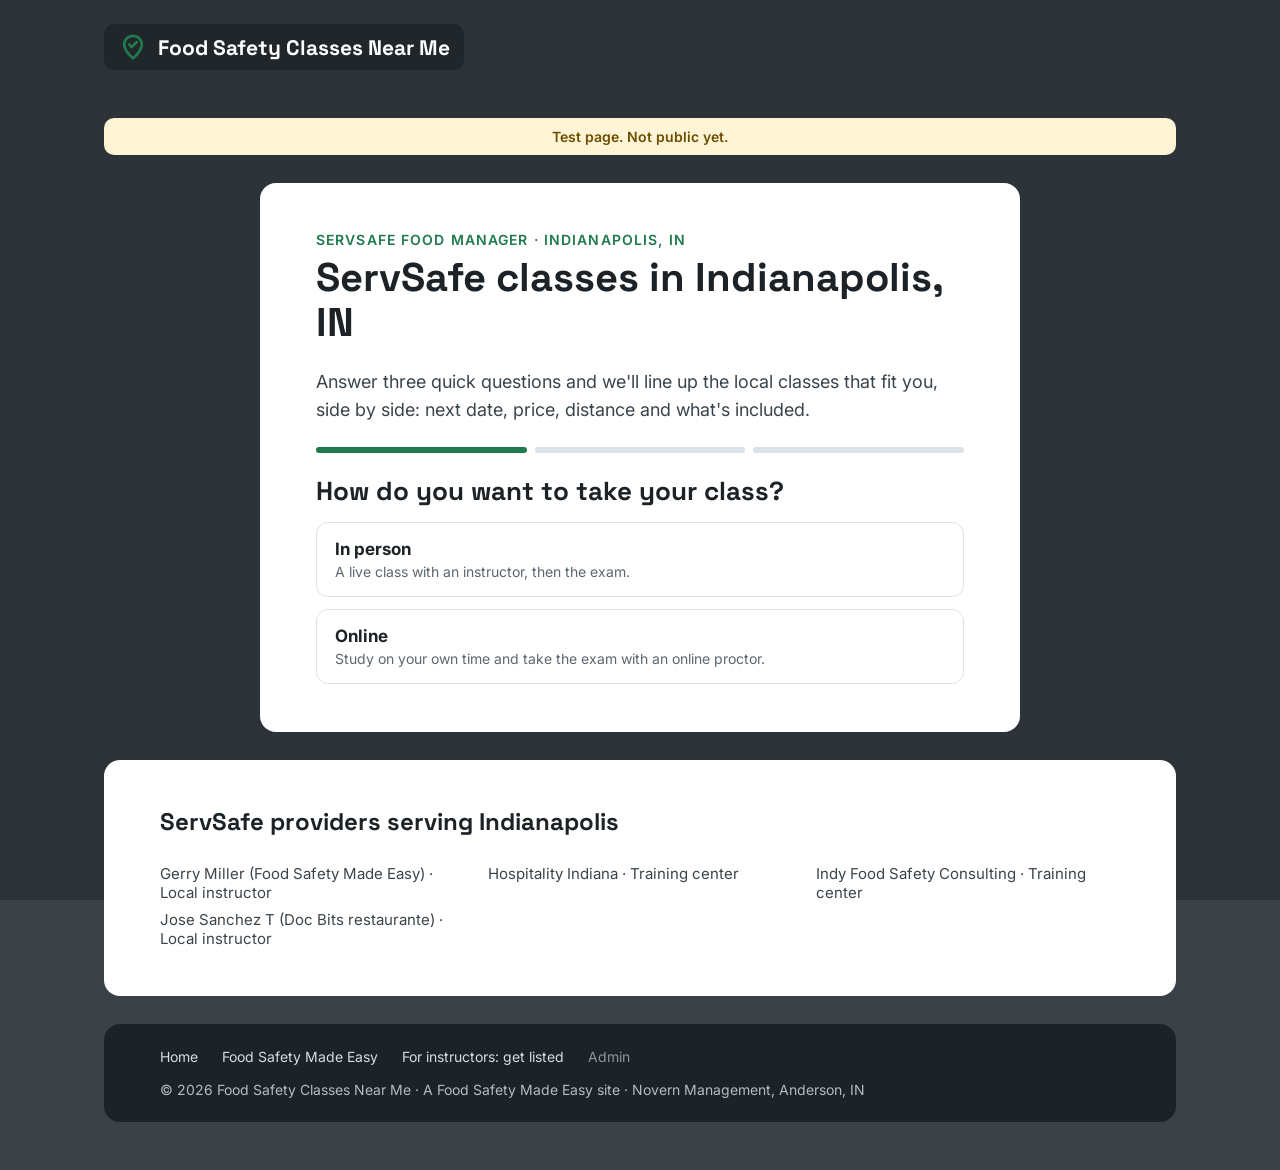
==== index.html @ 1a40603b "Add files via upload" ====
<!doctype html>
<html lang="en">
<head>
<meta charset="utf-8">
<meta name="viewport" content="width=device-width, initial-scale=1">
<title>ServSafe Classes in Indianapolis, IN | Compare dates, prices &amp; locations</title>
<meta name="description" content="Compare ServSafe Food Manager classes in Indianapolis, IN side by side: next class date, price, distance and what&#x27;s included. Answer three questions and see your best matches.">
<link rel="canonical" href="https://foodsafetyclassesnearme.com/Indianapolis-IN/">
<meta property="og:type" content="website">
<meta property="og:title" content="ServSafe Classes in Indianapolis, IN | Compare dates, prices &amp; locations">
<meta property="og:description" content="Compare ServSafe Food Manager classes in Indianapolis, IN side by side: next class date, price, distance and what&#x27;s included. Answer three questions and see your best matches.">
<meta property="og:url" content="https://foodsafetyclassesnearme.com/Indianapolis-IN/">
<meta name="robots" content="noindex">
<link rel="preconnect" href="https://fonts.googleapis.com">
<link rel="preconnect" href="https://fonts.gstatic.com" crossorigin>
<link href="https://fonts.googleapis.com/css2?family=Inter:wght@400;500;600;700&family=Space+Grotesk:wght@500;700&display=swap" rel="stylesheet">
<link rel="stylesheet" href="/assets/site.css?v=1">
<link rel="stylesheet" href="/assets/city.css?v=1">
</head>
<body>
<div class="page page--photo" style="background-image:linear-gradient(rgba(20,24,27,.35),rgba(20,24,27,.35)),url('https://foodsafetymadeeasy.com/wp-content/uploads/2026/11/pexels-nick-souza-225420956-12193823-2.jpg')">

<header class="topbar">
  <a class="brand" href="/">
    <svg width="30" height="30" viewBox="0 0 24 24" fill="none" stroke="#1F7A4D" stroke-width="2.2" stroke-linecap="round" stroke-linejoin="round" aria-hidden="true"><path d="M12 21s-7-5.6-7-11a7 7 0 0 1 14 0c0 5.4-7 11-7 11z"/><path d="M9 10l2 2 4-4"/></svg>
    <span>Food Safety Classes Near Me</span>
  </a>
</header>

<main class="wrap">
<p class="preview-flag">Test page. Not public yet.</p>

<!-- STEP 1-3: questions -->
<section class="card funnel" id="funnel" aria-live="polite">
  <div class="head">
    <p class="eyebrow">ServSafe Food Manager &middot; Indianapolis, IN</p>
    <h1>ServSafe classes in Indianapolis, IN</h1>
  </div>
  <p class="funnel__lead">Answer three quick questions and we'll line up the local classes that fit you, side by side: next date, price, distance and what's included.</p>
  <div class="progress" aria-hidden="true"><span class="on"></span><span></span><span></span></div>

  <div class="q" data-q="mode">
    <p class="q__t">How do you want to take your class?</p>
    <div class="opts">
      <button class="opt" data-v="person"><strong>In person</strong><span>A live class with an instructor, then the exam.</span></button>
      <button class="opt" data-v="online"><strong>Online</strong><span>Study on your own time and take the exam with an online proctor.</span></button>
    </div>
  </div>

  <div class="q" data-q="when" hidden>
    <p class="q__t">When do you need your certificate?</p>
    <div class="opts">
      <button class="opt" data-v="asap"><strong>As soon as possible</strong><span>This week if I can.</span></button>
      <button class="opt" data-v="week"><strong>Within 2 weeks</strong><span>I have a little time.</span></button>
      <button class="opt" data-v="later"><strong>2 weeks or more</strong><span>No rush, I want the best fit.</span></button>
    </div>
    <button class="back" data-back>Back</button>
  </div>

  <div class="q" data-q="pref" hidden>
    <p class="q__t">Where would you like the class?</p>
    <div class="opts">
      <button class="opt" data-v="center"><strong>A training center classroom</strong><span>Scheduled classes at a set location.</span></button>
      <button class="opt" data-v="instructor"><strong>An instructor who comes to me</strong><span>At my business, or a spot that works for me.</span></button>
      <button class="opt" data-v="any"><strong>No preference</strong><span>Show me the best options.</span></button>
    </div>
    <button class="back" data-back>Back</button>
  </div>
</section>

<!-- ONLINE -->
<section class="card online" id="online" hidden>
  <p class="eyebrow">Online</p>
  <h2>Take ServSafe online, from anywhere</h2>
  <p class="funnel__lead">Online students don't need a local class. Food Safety Made Easy gets you studied, scheduled with an online proctor and certified from home.</p>
  <div class="btn-row">
    <a class="btn btn--green btn--lg" href="https://foodsafetymadeeasy.com/">See the online option</a>
    <button class="btn btn--line btn--lg" data-restart>I'd rather go in person</button>
  </div>
</section>

<!-- RESULTS -->
<section class="card" id="results" hidden>
  <div class="res-head">
    <div class="head">
      <p class="eyebrow">Your matches in Indianapolis</p>
      <h2 id="res-title">Your best options, side by side</h2>
      <p class="res-sub" id="res-sub"></p>
    </div>
    <button class="linkbtn" data-restart>Change my answers</button>
  </div>
  <div class="cmp-scroll"><table class="cmp" id="cmp"></table></div>
  <div class="res-foot">
    <p>Distances are from downtown Indianapolis. Dates and prices come from each provider; confirm when you book.</p>
    <p>Providers pay to be listed. Order and reasons are based on your answers.</p>
  </div>
  <p class="fine">All prices, dates and class details are provided by each provider or taken from their public website, and are subject to change without notice. Food Safety Classes Near Me is not responsible for errors or changes. Please confirm price, schedule and what's included directly with the provider before you book.</p>
</section>

<!-- ALL PROVIDERS (also readable without the questions) -->
<section class="card more" aria-labelledby="more-h">
  <h2 id="more-h">ServSafe providers serving Indianapolis</h2>
  <ul><li>Gerry Miller (Food Safety Made Easy) &middot; Local instructor</li><li>Hospitality Indiana &middot; Training center</li><li>Indy Food Safety Consulting &middot; Training center</li><li>Jose Sanchez T (Doc Bits restaurante) &middot; Local instructor</li></ul>
</section>
</main>

<footer class="wrap footer">
  <div class="footer__inner">
    <nav aria-label="Footer">
      <a href="/">Home</a>
      <a href="https://foodsafetymadeeasy.com/">Food Safety Made Easy</a>
      <a href="https://foodsafetymadeeasy.com/my-listing/">For instructors: get listed</a>
      <a class="footer__admin" href="https://foodsafetymadeeasy.com/wp-admin/" rel="nofollow">Admin</a>
    </nav>
    <p>&copy; 2026 Food Safety Classes Near Me &middot; A Food Safety Made Easy site &middot; Novern Management, Anderson, IN</p>
  </div>
</footer>
</div>

<script>
const PROVIDERS = [{"id": "FSME-IN-00000", "name": "Gerry Miller (Food Safety Made Easy)", "type": "instructor", "outside": false, "phone": "(765) 706-4304", "booking_url": "https://foodsafetymadeeasy.com/indiana-booking_landing/", "location": "Comes to you, or Noblesville", "miles": 22.0, "comes_to_you": true, "appointment_days": "2", "next_classes": ["2026-11-23", "2026-11-24", "2026-11-30", "2026-12-02", "2026-12-04"], "price": 119.0, "class_hours": "4", "includes_exam": true, "includes_book": false, "results": "Same day", "languages": ["English"], "years": "20", "last_checked": "2026-11-19"}, {"id": "FSME-IN-00144", "name": "Jose Sanchez T (Doc Bits restaurante)", "type": "instructor", "outside": false, "phone": "(317) 912-8343", "booking_url": "", "location": "Downtown Indianapolis (46204)", "miles": 1.0, "comes_to_you": false, "appointment_days": "", "next_classes": ["2026-11-30"], "price": null, "class_hours": "", "includes_exam": true, "includes_book": null, "results": "", "languages": ["English", "Spanish"], "years": "", "last_checked": "2026-11-19"}, {"id": "hospitality-indiana", "name": "Hospitality Indiana", "type": "center", "outside": true, "phone": "(317) 673-4211", "booking_url": "https://www.hospitalityindiana.org/events/servsafe-classes", "location": "Ivy Tech Culinary Center, 2820 N Meridian St", "miles": 3.0, "comes_to_you": false, "appointment_days": "", "next_classes": [], "price": 165.0, "class_hours": "7.5", "includes_exam": true, "includes_book": true, "results": "", "languages": ["English"], "years": "", "last_checked": "2026-11-19"}, {"id": "indy-food-safety", "name": "Indy Food Safety Consulting", "type": "center", "outside": true, "phone": "", "booking_url": "https://indyfoodsafety.com/", "location": "5945 E 86th St, Indianapolis 46250", "miles": 12.0, "comes_to_you": false, "appointment_days": "", "next_classes": ["2026-12-05", "2027-01-02", "2027-02-06"], "price": 200.0, "class_hours": "3", "includes_exam": true, "includes_book": null, "results": "", "languages": ["English"], "years": "", "last_checked": "2026-11-19"}];
/* Food Safety Classes Near Me — city page logic (inlined into each city page) */
(function () {
  const A = { mode: null, when: null, pref: null };
  const ORDER = ['mode', 'when', 'pref'];
  const $ = (s, el) => (el || document).querySelector(s);
  const $$ = (s, el) => [...(el || document).querySelectorAll(s)];
  const DAY = 86400000;
  const today = new Date(); today.setHours(0, 0, 0, 0);
  const WINDOW = { asap: 7, week: 14, later: 30 };
  const WHEN_TXT = { asap: 'as soon as possible', week: 'within 2 weeks', later: 'in 2 weeks or more' };
  const PREF_TXT = { center: 'a training center classroom', instructor: 'an instructor who comes to you', any: 'no preference on where' };

  const parse = d => { const [y, m, dd] = d.split('-').map(Number); return new Date(y, m - 1, dd); };
  const fmt = d => d.toLocaleDateString('en-US', { weekday: 'short', month: 'short', day: 'numeric' });
  const money = n => '$' + (Number(n) % 1 ? Number(n).toFixed(2) : Number(n));
  const esc = s => String(s).replace(/[&<>"']/g, c => ({ '&': '&amp;', '<': '&lt;', '>': '&gt;', '"': '&quot;', "'": '&#39;' }[c]));
  const ordinal = n => n + (['th', 'st', 'nd', 'rd'][(n % 100 - 20) % 10] || ['th', 'st', 'nd', 'rd'][n % 100] || 'th');

  /* ---------- questions ---------- */
  function show(step) {
    $$('#funnel .q').forEach(q => q.hidden = q.dataset.q !== step);
    const i = ORDER.indexOf(step);
    $$('.progress span').forEach((s, k) => s.classList.toggle('on', k <= i));
  }
  $$('#funnel .q').forEach(q => {
    $$('.opt', q).forEach(b => b.addEventListener('click', () => {
      A[q.dataset.q] = b.dataset.v;
      if (q.dataset.q === 'mode' && b.dataset.v === 'online') return view('online');
      const next = ORDER[ORDER.indexOf(q.dataset.q) + 1];
      next ? show(next) : view('results');
    }));
    const back = $('[data-back]', q);
    if (back) back.addEventListener('click', () => show(ORDER[ORDER.indexOf(q.dataset.q) - 1]));
  });
  $$('[data-restart]').forEach(b => b.addEventListener('click', () => {
    A.mode = A.when = A.pref = null; view('funnel'); show('mode');
  }));
  function view(id, quiet) {
    ['funnel', 'online', 'results'].forEach(s => $('#' + s).hidden = s !== id);
    if (id === 'results') render();
    if (!quiet) $('#' + id).scrollIntoView({ behavior: 'smooth', block: 'start' });
  }

  /* ---------- facts per provider ---------- */
  function facts(p) {
    const win = WINDOW[A.when];
    const dates = (p.next_classes || []).map(parse).filter(d => d >= today).sort((a, b) => a - b);
    const inWin = dates.filter(d => (d - today) / DAY <= win);
    const appt = p.comes_to_you && p.appointment_days !== '' ? Number(p.appointment_days) : null;
    let soonest = dates.length ? (dates[0] - today) / DAY : Infinity;
    if (appt !== null) soonest = Math.min(soonest, appt);
    return {
      p, dates, inWin, appt, soonest,
      count: inWin.length + (appt !== null && appt <= win ? 99 : 0), // by appointment = always available
      miles: p.miles == null ? Infinity : Number(p.miles), price: p.price == null ? Infinity : Number(p.price), years: Number(p.years) || 0,
      sameDay: /same/i.test(p.results || '')
    };
  }

  /* attributes: value (lower is better), label when best, label when tied, fallback label by rank */
  const ATTR = {
    soonest: { v: f => f.soonest, best: f => f.appt !== null && f.appt === f.soonest ? 'Can come to you in ' + f.appt + ' day' + (f.appt === 1 ? '' : 's') : 'Soonest class: ' + fmt(f.dates[0]), tie: 'Tied for soonest class', rank: (f, r) => f.dates.length ? 'Next class ' + fmt(f.dates[0]) : null },
    count:   { v: f => -f.count, best: f => f.count >= 99 ? 'Schedules around you' : 'Most classes before your deadline', tie: 'Tied for most classes in your window', rank: () => null },
    miles:   { v: f => f.miles, best: () => 'Closest to downtown', tie: 'Tied for closest', rank: (f, r) => ordinal(r) + ' closest' },
    price:   { v: f => f.price, best: () => 'Lowest price', tie: 'Tied for lowest price', rank: (f, r) => ordinal(r) + ' lowest price' },
    years:   { v: f => f.years ? -f.years : Infinity, best: f => 'Most experience: ' + f.years + ' years', tie: 'Tied for most experience', rank: (f, r) => f.years + ' years teaching' },
    sameDay: { v: f => f.sameDay ? 0 : 1, best: () => 'Same-day results', tie: 'Same-day results', rank: () => null },
    comes:   { v: f => f.p.comes_to_you ? 0 : 1, best: () => 'Comes to your business', tie: 'Comes to your business', rank: () => null },
    hours:   { v: f => Number(f.p.class_hours) || Infinity, best: f => 'Shortest class: ' + f.p.class_hours + ' hours', tie: 'Tied for shortest class', rank: () => null },
    room:    { v: f => f.p.type === 'center' ? 0 : 1, best: () => 'Scheduled classroom classes', tie: 'Scheduled classroom classes', rank: () => null }
  };
  const BOOL = new Set(['sameDay', 'comes', 'room']);
  function plan() {
    const base = { asap: ['soonest', 'count', 'sameDay'], week: ['count', 'miles', 'price'], later: ['price', 'years', 'miles'] }[A.when];
    const extra = A.pref === 'instructor' ? ['comes'] : A.pref === 'center' ? ['room'] : [];
    return [base[0], ...extra, ...base.slice(1), 'soonest', 'miles', 'price', 'hours', 'years', 'sameDay'].filter((a, i, l) => l.indexOf(a) === i);
  }

  function rank(list) {
    const keys = plan();
    return list.slice().sort((a, b) => {
      if (A.pref === 'center' || A.pref === 'instructor') {
        const pa = A.pref === 'center' ? a.p.type === 'center' : a.p.comes_to_you;
        const pb = A.pref === 'center' ? b.p.type === 'center' : b.p.comes_to_you;
        if (pa !== pb) return pa ? -1 : 1;
      }
      if (!a.count !== !b.count) return a.count ? -1 : 1; // nothing before their deadline goes last
      for (const k of keys) { const x = ATTR[k].v(a), y = ATTR[k].v(b); if (x !== y) return x < y ? -1 : 1; }
      return 0;
    });
  }

  /* one distinct reason per column */
  function reasons(list) {
    const keys = plan(), used = new Set(), out = new Map();
    const stats = {};
    keys.forEach(k => {
      const vals = list.map(f => ATTR[k].v(f)).filter(Number.isFinite);
      const best = Math.min(...vals);
      stats[k] = { best, tied: vals.filter(v => v === best).length, sorted: [...new Set(vals)].sort((a, b) => a - b) };
    });
    list.forEach(f => {
      for (const k of keys) {
        const s = stats[k], v = ATTR[k].v(f);
        if (!Number.isFinite(v) || v !== s.best || s.tied === list.length || s.tied > 3) continue;
        if (BOOL.has(k) && s.tied > 1) continue; // shared yes/no is not a standout
        const label = s.tied === 1 ? ATTR[k].best(f) : ATTR[k].tie;
        if (used.has(label) && s.tied === 1) continue;
        used.add(label); out.set(f, label); return;
      }
      for (const k of keys) { // fallback: its own best placing
        const v = ATTR[k].v(f); if (!Number.isFinite(v)) continue;
        const label = ATTR[k].rank(f, stats[k].sorted.indexOf(v) + 1);
        if (label && !used.has(label)) { used.add(label); out.set(f, label); return; }
      }
    });
    return out;
  }

  /* ---------- table ---------- */
  function render() {
    const list = rank(PROVIDERS.map(facts)).slice(0, 5);
    const why = reasons(list);
    $('#res-sub').textContent = 'You need it ' + WHEN_TXT[A.when] + ' and want ' + PREF_TXT[A.pref] + '.';
    const yes = t => '<span class="yes">' + t + '</span>', no = t => '<span class="no">' + t + '</span>';
    const rows = [
      ['Next class', f => {
        const bits = [];
        if (f.appt !== null) bits.push(yes('Comes to you in ' + f.appt + ' day' + (f.appt === 1 ? '' : 's')));
        if (f.dates.length) bits.push(fmt(f.dates[0]));
        return bits.join('<br>') || no('No dates posted');
      }],
      ['Classes before your deadline', f => f.appt !== null && f.appt <= WINDOW[A.when] ? yes('By appointment') + (f.inWin.length ? '<br>+ ' + f.inWin.length + ' scheduled' : '') : f.inWin.length ? String(f.inWin.length) : no('None')],
      ['Location', f => f.p.location ? esc(f.p.location) : '<span class="no">Ask</span>'],
      ['Distance', f => Number.isFinite(f.miles) ? f.miles + ' mi' : '<span class="no">Ask</span>'],
      ['Comes to you', f => f.p.comes_to_you ? yes('Yes') : no('No')],
      ['Price', f => Number.isFinite(f.price) ? money(f.price) : '<span class="no">Ask</span>'],
      ['Class length', f => f.p.class_hours ? f.p.class_hours + ' hours' : '<span class="no">Ask</span>'],
      ['Exam included', f => f.p.includes_exam == null ? no('Ask') : f.p.includes_exam ? yes('Yes') : no('No')],
      ['Book included', f => f.p.includes_book == null ? no('Ask') : f.p.includes_book ? yes('Yes') : no('No')],
      ['Results', f => f.sameDay ? yes(esc(f.p.results)) : f.p.results ? esc(f.p.results) : '<span class="no">Ask</span>'],
      ['Languages', f => esc(f.p.languages.join(', '))],
      ['', f => '<div class="actions">' +
          (f.p.booking_url ? '<a class="btn btn--green" href="' + esc(f.p.booking_url) + '" target="_blank" rel="noopener">See schedule</a>' : '') +
          (f.p.phone ? '<a class="btn btn--line" href="tel:' + esc(f.p.phone.replace(/\D/g, '')) + '">Call</a><span class="phone">' + esc(f.p.phone) + '</span>' : '') +
          '</div>' + (f.p.outside ? '<p class="checked">Details last checked ' + fmt(parse(f.p.last_checked)) + '</p>' : '')]
    ];
    let h = '<thead><tr><th class="rowh"></th>' + list.map((f, i) =>
      '<th' + (i === 0 ? ' class="top"' : '') + '><div class="pname">' + esc(f.p.name) + '</div><div class="ptype">' +
      (f.p.type === 'center' ? 'Training center' : 'Local instructor') + '</div>' +
      (why.get(f) ? '<span class="why">' + esc(why.get(f)) + '</span>' : '') + '</th>').join('') + '</tr></thead><tbody>';
    rows.forEach(([label, fn]) => {
      h += '<tr><th class="rowh" scope="row">' + label + '</th>' + list.map((f, i) => '<td' + (i === 0 ? ' class="top"' : '') + '>' + fn(f) + '</td>').join('') + '</tr>';
    });
    $('#cmp').innerHTML = h + '</tbody>';
  }

  // shortcut link: ?answers=person,asap,any jumps straight to results
  const pre = (new URLSearchParams(location.search).get('answers') || '').split(',');
  if (pre[0] === 'online') view('online', true);
  else if (pre.length === 3 && WINDOW[pre[1]] && PREF_TXT[pre[2]]) { [A.mode, A.when, A.pref] = pre; view('results', true); }

  // expose for testing
  window.__fscnm = { A, facts, rank, reasons, render };
})();

</script>
</body>
</html>
---- assets/site.css ----
/* Food Safety Classes Near Me — shared styles */
*,*::before,*::after{box-sizing:border-box}
body{margin:0;font-family:Inter,system-ui,-apple-system,"Segoe UI",sans-serif;color:#1C2226;-webkit-font-smoothing:antialiased}
a{color:#1F7A4D}a:hover{color:#155C39}
h1,h2{font-family:"Space Grotesk",Inter,sans-serif;margin:0}
p{margin:0}
.sr{position:absolute;width:1px;height:1px;overflow:hidden;clip:rect(0 0 0 0)}

/* background */
.page{min-height:100vh;padding-bottom:48px}
.page--steel{background-color:#BFC5CB;background-image:repeating-linear-gradient(90deg,rgba(255,255,255,.18) 0,rgba(255,255,255,.18) 1px,rgba(0,0,0,.04) 2px,rgba(0,0,0,0) 4px),repeating-linear-gradient(90deg,rgba(255,255,255,0) 0,rgba(255,255,255,.10) 37px,rgba(0,0,0,.05) 81px,rgba(255,255,255,0) 140px)}
.page--photo{background-color:#3a4248;background-size:cover;background-position:center;background-attachment:fixed}

/* layout */
.wrap{max-width:1120px;margin:0 auto;padding:24px 24px 0;display:flex;flex-direction:column;gap:28px}
.topbar{max-width:1120px;margin:0 auto;padding:24px;display:flex;flex-wrap:wrap;gap:16px;align-items:center;justify-content:space-between}
.brand{display:flex;align-items:center;gap:10px;text-decoration:none;font-family:"Space Grotesk",sans-serif;font-weight:700;font-size:21px;color:#1C2226}
.page--photo .brand{color:#fff;background:rgba(28,34,38,.75);padding:8px 14px;border-radius:10px}
.card{background:#fff;border-radius:16px;padding:48px 56px;display:flex;flex-direction:column;gap:28px}
.card h2{font-size:34px;line-height:1.2;max-width:900px}
.head{display:flex;flex-direction:column;gap:8px}
.grid-2{display:grid;grid-template-columns:repeat(2,minmax(0,1fr));gap:28px}
.eyebrow{font-size:14px;letter-spacing:.08em;text-transform:uppercase;color:#1F7A4D;font-weight:600}
.eyebrow--light{color:#5FD39A}
.eyebrow--grey{color:#5B6770}
.h2-sub{font-family:Inter,sans-serif;font-weight:500;font-size:20px;color:#5B6770}

/* buttons */
.btn{display:inline-flex;align-items:center;justify-content:center;min-height:44px;padding:0 20px;border-radius:10px;font-weight:600;font-size:15px;text-decoration:none;border:0}
.btn--lg{min-height:52px;padding:0 28px;font-size:17px}
.btn--sm{min-height:44px}
.btn--dark{background:#1C2226;color:#fff}.btn--dark:hover{background:#000;color:#fff}
.btn--green{background:#1F7A4D;color:#fff}.btn--green:hover{background:#155C39;color:#fff}
.btn--ghost{border:1px solid #5B6770;color:#fff;font-weight:500}.btn--ghost:hover{border-color:#fff;color:#fff}
.btn--white{background:#fff;color:#155C39}.btn--white:hover{background:#E4F4EC;color:#155C39}
.btn-row{display:flex;flex-wrap:wrap;gap:12px;margin-top:8px}

/* hero */
.hero{background:rgba(28,34,38,.92);color:#fff;border-radius:16px;padding:64px 56px;display:flex;flex-direction:column;gap:20px}
.hero h1{font-weight:700;font-size:52px;line-height:1.08;max-width:860px}
.hero__strong{font-size:19px;line-height:1.6;font-weight:600;max-width:720px}
.hero__text{font-size:19px;line-height:1.6;color:#D7DDE2;max-width:720px}
.hero__meta{font-size:15px;color:#9FB0BA;margin-top:4px}
.hero__meta--tight{margin-top:-12px}
.hero__meta strong{color:#5FD39A}

/* right now */
.panel{border-radius:14px;padding:24px;display:flex;flex-direction:column;gap:14px}
.panel--grey{border:1px solid #DDE2E6;background:#F7F9FA}
.panel--green{border:2px solid #1F7A4D;background:#F1F8F4}
.searchbar{display:flex;align-items:center;gap:10px;border:1px solid #C9D0D5;border-radius:999px;padding:10px 16px;background:#fff;font-size:15px}
.results{list-style:none;margin:0;padding:0;display:flex;flex-direction:column;gap:10px}
.results li{background:#fff;border:1px solid #E3E7EA;border-radius:10px;padding:12px 14px;font-size:15px;color:#3A444B}
.results span{display:block;font-size:12px;color:#5B6770;font-weight:600;margin-bottom:2px}
.panel__end{font-size:16px;line-height:1.6}
.checks{list-style:none;margin:0;padding:0;display:flex;flex-direction:column;gap:14px}
.checks li{display:flex;gap:12px;align-items:flex-start;font-size:16px;line-height:1.55}
.check{flex:none;margin-top:2px}
.panel__punch{margin-top:auto;font-size:18px;line-height:1.5;font-weight:700;color:#155C39}

/* how it works */
.steps{list-style:none;margin:0;padding:0;display:grid;grid-template-columns:repeat(4,minmax(0,1fr));gap:28px}
.steps li{display:flex;flex-direction:column;gap:8px;font-size:15px;line-height:1.6;color:#3A444B}
.steps__n{font-family:"Space Grotesk",sans-serif;font-size:40px;font-weight:700;color:#1F7A4D;line-height:1}
.steps__t{font-size:18px;font-weight:600;color:#1C2226;line-height:1.35}
.example{border:1px solid #DDE2E6;border-radius:14px;padding:24px 28px;display:flex;flex-direction:column;gap:16px;background:#F7F9FA}
.example__head{display:flex;flex-wrap:wrap;justify-content:space-between;align-items:baseline;gap:8px}
.example__title{font-size:17px;font-weight:600}
.example__note{font-size:13px;color:#5B6770}
.table-scroll{overflow-x:auto}
table{width:100%;border-collapse:collapse;font-size:15px;min-width:640px}
th,td{text-align:left;padding:10px 12px;vertical-align:top}
thead th{font-weight:600}
tbody tr{border-top:1px solid #DDE2E6}
tbody th{color:#5B6770;font-weight:500}
th.you{background:#1F7A4D;color:#fff;border-radius:8px 8px 0 0}
td.you{background:#E9F5EE}
td.you--last{border-radius:0 0 8px 8px}
th.muted{color:#5B6770;font-weight:500}

/* included */
.included{list-style:none;margin:0;padding:0;display:grid;grid-template-columns:repeat(2,minmax(0,1fr));gap:20px 48px}
.included li{display:flex;gap:14px;align-items:flex-start;font-size:15px;line-height:1.6;color:#3A444B}
.included__t{font-size:17px;font-weight:600;color:#1C2226;margin-bottom:4px}

/* pricing */
.plan{border:1.5px solid #DDE2E6;border-radius:14px;padding:28px 32px;display:flex;flex-direction:column;gap:8px}
.plan--best{border:2px solid #1F7A4D;background:#F1F8F4}
.plan__price{font-family:"Space Grotesk",sans-serif;font-weight:700;font-size:44px;line-height:1.1}
.plan__price span{font-family:Inter,sans-serif;font-weight:500;font-size:17px;color:#3A444B}
.plan__perk{font-size:16px;color:#155C39;font-weight:600}
.fine{font-size:14px;color:#5B6770}

/* faq */
.faq{display:grid;grid-template-columns:repeat(2,minmax(0,1fr));gap:28px 48px;font-size:15px;line-height:1.65;color:#3A444B}
.faq__q{font-size:17px;font-weight:600;color:#1C2226;margin-bottom:6px}

/* join */
.join{background:#1F7A4D;color:#fff;border-radius:16px;padding:52px 56px;display:flex;flex-wrap:wrap;gap:28px;align-items:center;justify-content:space-between}
.join__text{flex:1 1 520px;display:flex;flex-direction:column;gap:12px}
.join__text h2{font-size:36px;line-height:1.15}
.join__text p{font-size:18px;line-height:1.6;color:#E4F4EC}
.join__actions{display:flex;flex-direction:column;gap:10px;align-items:flex-start}
.join__link{color:#E4F4EC;font-size:15px}.join__link:hover{color:#fff}

/* bio */
.bio{display:flex;flex-wrap:wrap;gap:36px;align-items:flex-start}
.bio__photo{flex:0 0 200px;width:200px;height:240px;object-fit:cover;border-radius:14px}
.bio__text{flex:1 1 520px;display:flex;flex-direction:column;gap:14px;font-size:17px;line-height:1.7;color:#3A444B}
.bio__text h2{font-size:32px;color:#1C2226}
.bio__mission{color:#1C2226;font-weight:600}
.stats{display:grid;grid-template-columns:repeat(4,minmax(0,1fr));gap:16px;margin-top:4px}
.stats p{font-size:13px;line-height:1.4}
.stats__n{font-family:"Space Grotesk",sans-serif;font-weight:700;font-size:30px !important;line-height:1.2 !important;color:#1F7A4D}
.bio__place{font-size:15px;color:#5B6770}
.bio__cta{display:flex;flex-wrap:wrap;gap:14px 20px;align-items:center;margin-top:6px;padding-top:18px;border-top:1px solid #DDE2E6;font-weight:600;color:#1C2226}
.creds{display:grid;grid-template-columns:repeat(3,minmax(0,1fr));gap:24px}
.creds__item{display:flex;flex-direction:column;align-items:center;gap:12px;text-align:center;font-size:14px;line-height:1.5;color:#3A444B}
.creds__item img{max-width:100%;height:96px;object-fit:contain}

/* footer */
.footer{padding-top:28px}
.footer__inner{background:#1C2226;color:#B4BCC2;border-radius:16px;padding:24px 56px;display:flex;flex-wrap:wrap;gap:16px 32px;justify-content:space-between;font-size:14px}
.footer nav{display:flex;flex-wrap:wrap;gap:24px}
.footer a{color:#D7DDE2;text-decoration:none}.footer a:hover{color:#fff}
.footer .footer__admin{color:#8A969E}

/* tablet */
@media (max-width:900px){
  .steps{grid-template-columns:repeat(2,minmax(0,1fr))}
  .stats{grid-template-columns:repeat(2,minmax(0,1fr))}
}
/* phone */
@media (max-width:700px){
  .wrap{padding:12px 12px 0;gap:16px}
  .topbar{padding:14px 12px;flex-wrap:nowrap;gap:10px}
  .brand{font-size:16px;gap:8px}
  .brand svg{width:24px;height:24px}
  .card,.hero,.join{padding:32px 22px;border-radius:14px}
  .hero h1{font-size:34px}
  .hero__strong,.hero__text{font-size:17px}
  .card h2{font-size:26px}
  .join__text h2{font-size:28px}
  .grid-2,.included,.faq,.creds{grid-template-columns:1fr}
  .steps{grid-template-columns:1fr;gap:20px}
  .plan__price{font-size:36px}
  .example{padding:18px 16px}
  .bio__photo{flex-basis:160px;width:160px;height:192px}
  .footer__inner{padding:22px}
  .page--photo{background-attachment:scroll}
}
---- assets/city.css ----
/* Food Safety Classes Near Me — city page additions (loads after site.css) */
[hidden]{display:none !important}
.preview-flag{background:#FFF4D6;color:#6B4E00;border-radius:10px;padding:10px 16px;font-size:14px;font-weight:600;text-align:center}

/* funnel */
.funnel{max-width:760px;width:100%;margin:0 auto;gap:22px}
.funnel h1{font-family:"Space Grotesk",Inter,sans-serif;font-size:40px;line-height:1.12}
.funnel__lead{font-size:18px;line-height:1.6;color:#3A444B}
.progress{display:flex;gap:8px}
.progress span{height:6px;flex:1;border-radius:3px;background:#DDE2E6}
.progress span.on{background:#1F7A4D}
.q{display:flex;flex-direction:column;gap:14px}
.q__t{font-family:"Space Grotesk",Inter,sans-serif;font-size:26px;font-weight:700;line-height:1.25}
.opts{display:grid;gap:12px}
.opt{display:flex;flex-direction:column;gap:4px;text-align:left;width:100%;border:1.5px solid #DDE2E6;background:#fff;border-radius:12px;padding:16px 18px;font:inherit;cursor:pointer;color:#1C2226}
.opt:hover,.opt:focus-visible{border-color:#1F7A4D;background:#F1F8F4;outline:none}
.opt strong{font-size:17px}
.opt span{font-size:14px;color:#5B6770}
.back{align-self:flex-start;background:none;border:0;padding:0;font:inherit;font-size:15px;color:#5B6770;text-decoration:underline;cursor:pointer}

/* results */
.res-head{display:flex;flex-wrap:wrap;justify-content:space-between;align-items:flex-end;gap:12px}
.res-head h2{font-size:30px}
.res-sub{font-size:16px;color:#5B6770}
.cmp-scroll{overflow-x:auto;margin:0 -8px;padding:0 8px}
.cmp{width:100%;border-collapse:separate;border-spacing:0;font-size:15px;min-width:760px;table-layout:fixed}
.cmp th,.cmp td{padding:12px 12px;border-top:1px solid #E3E7EA;vertical-align:top;text-align:left}
.cmp thead th{border-top:0;vertical-align:bottom}
.cmp .rowh{width:150px;color:#5B6770;font-weight:500;background:#fff;position:sticky;left:0;z-index:1}
.cmp .top{background:#F1F8F4}
.pname{font-size:17px;font-weight:700;line-height:1.3;color:#1C2226}
.ptype{font-size:13px;color:#5B6770;font-weight:500;margin-top:2px}
.why{display:inline-block;margin-top:10px;background:#1F7A4D;color:#fff;border-radius:999px;padding:4px 10px;font-size:13px;font-weight:600;line-height:1.35}
.cmp .no{color:#9AA5AC}
.cmp .yes{color:#155C39;font-weight:600}
.actions{display:flex;flex-direction:column;gap:8px}
.actions .btn{min-height:40px;padding:0 12px;font-size:14px;width:100%}
.btn--line{border:1.5px solid #1F7A4D;color:#155C39;background:#fff}.btn--line:hover{background:#F1F8F4;color:#155C39}
.checked{font-size:12px;color:#8A969E;margin-top:6px}
.res-foot{display:flex;flex-wrap:wrap;gap:12px 24px;justify-content:space-between;font-size:14px;color:#5B6770}
.linkbtn{background:none;border:0;padding:0;font:inherit;color:#1F7A4D;text-decoration:underline;cursor:pointer}

/* online */
.online{display:flex;flex-direction:column;gap:14px}

/* more providers (SEO) */
.more h2{font-size:24px}
.more ul{list-style:none;margin:0;padding:0;display:grid;grid-template-columns:repeat(3,minmax(0,1fr));gap:8px 24px;font-size:15px;color:#3A444B}
.provider-cta{display:flex;flex-wrap:wrap;gap:16px;align-items:center;justify-content:space-between;border-top:1px solid #DDE2E6;padding-top:20px;font-size:15px;color:#3A444B}

@media (max-width:700px){
  .funnel h1{font-size:30px}
  .q__t{font-size:22px}
  .res-head h2{font-size:24px}
  .cmp .rowh{width:110px}
  .more ul{grid-template-columns:1fr}
}
.phone{font-size:13px;color:#5B6770;text-align:center}
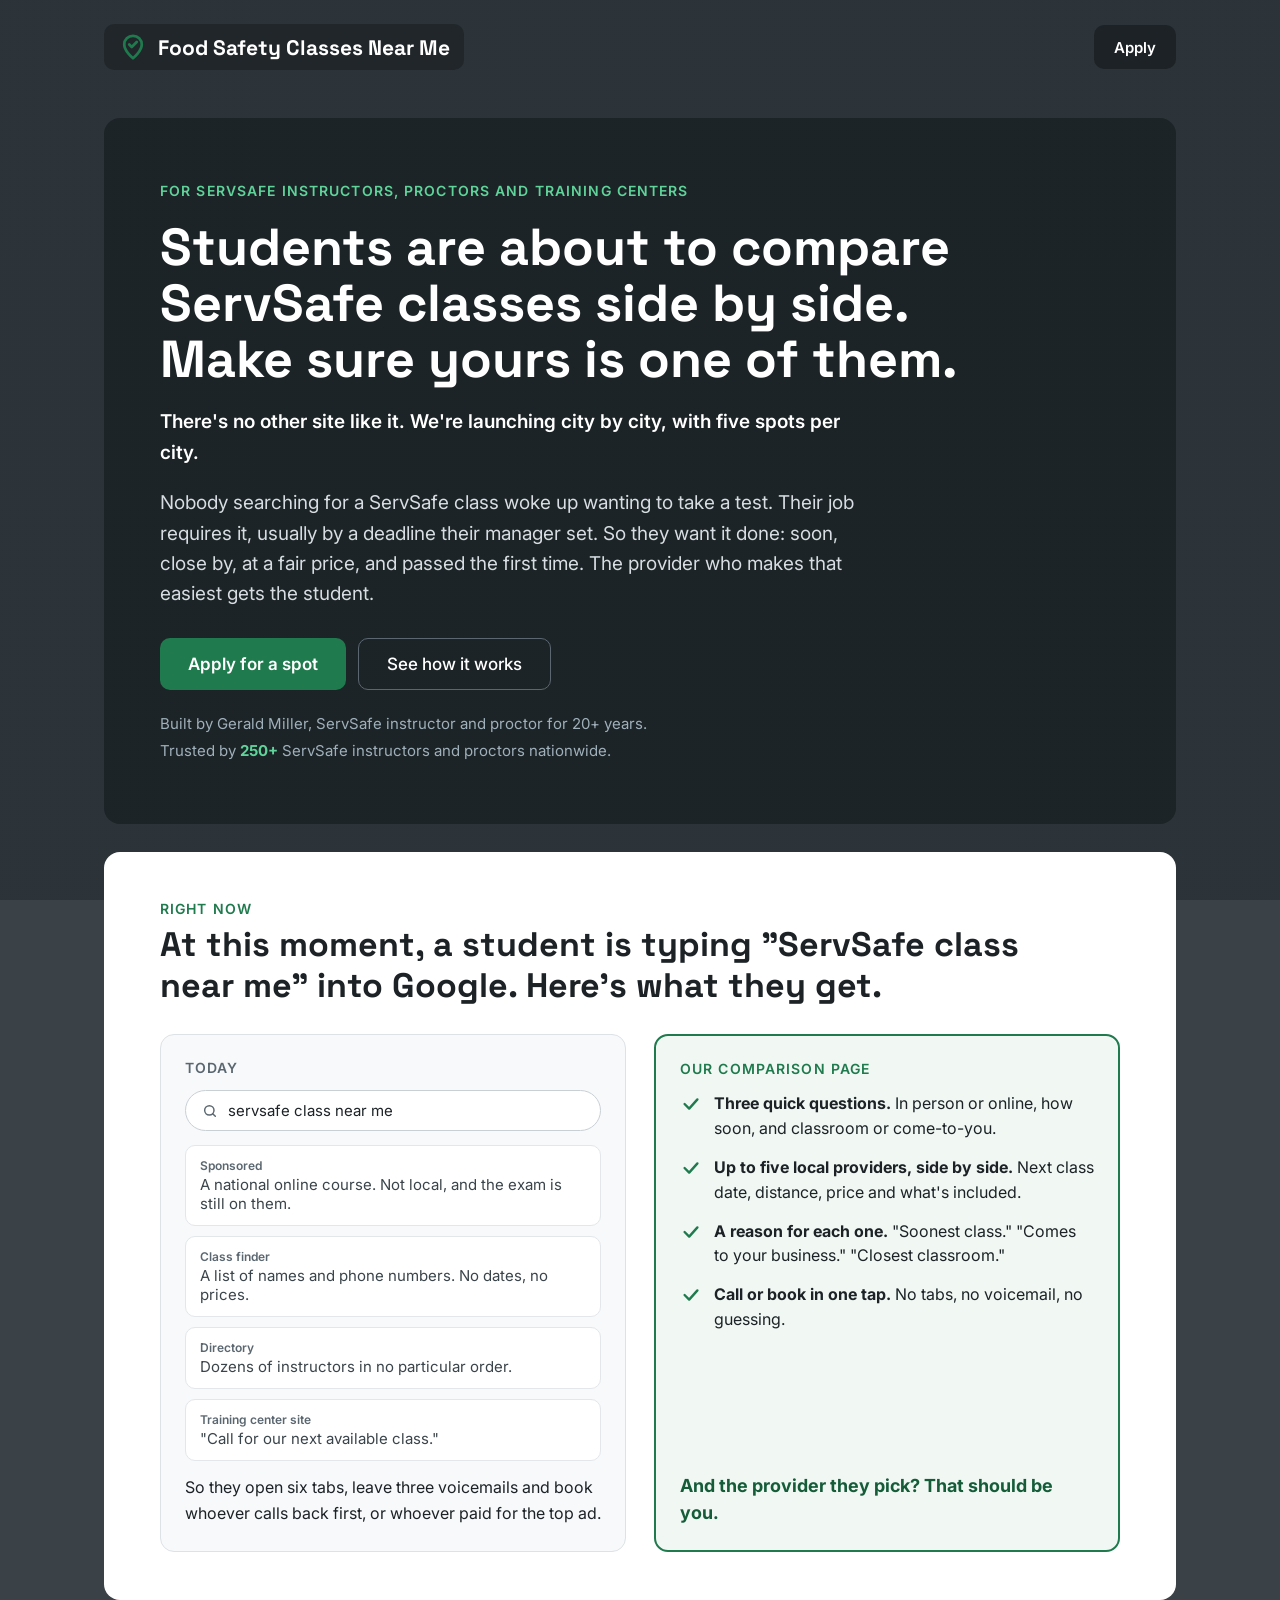
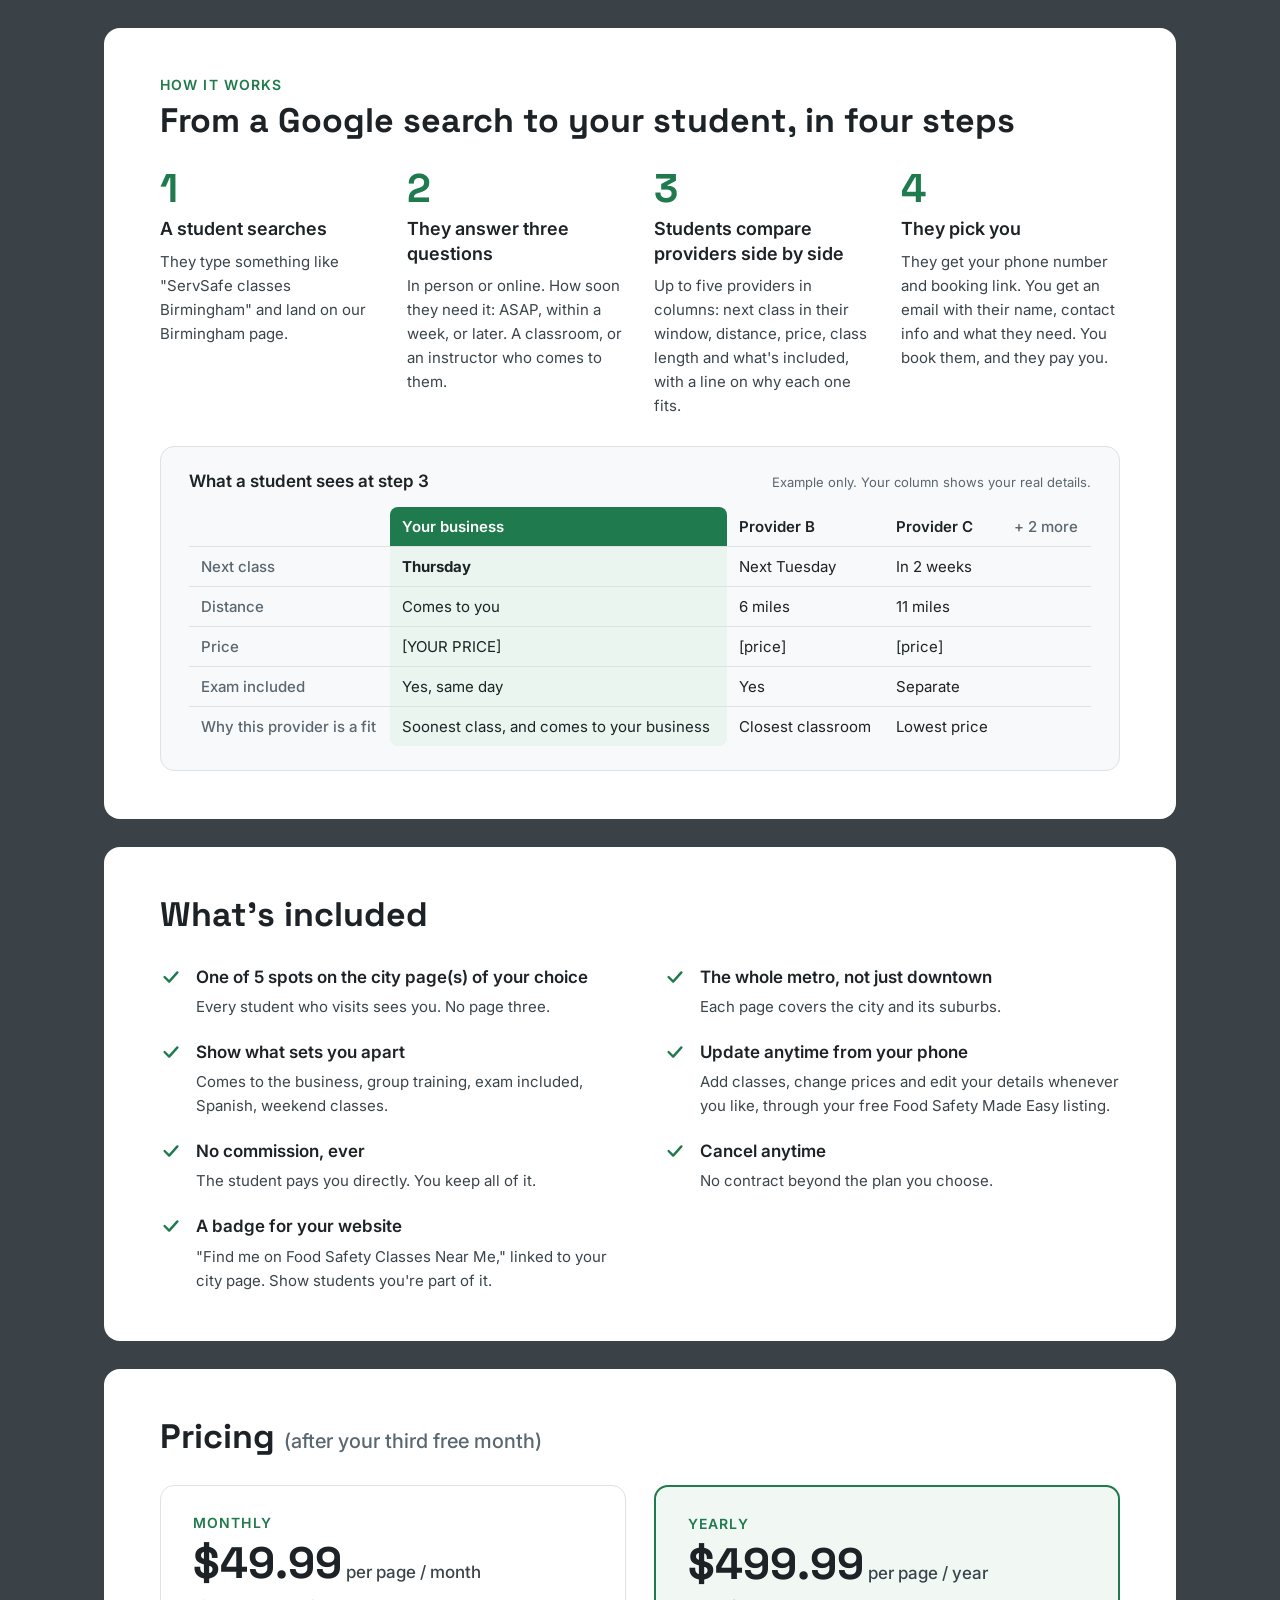
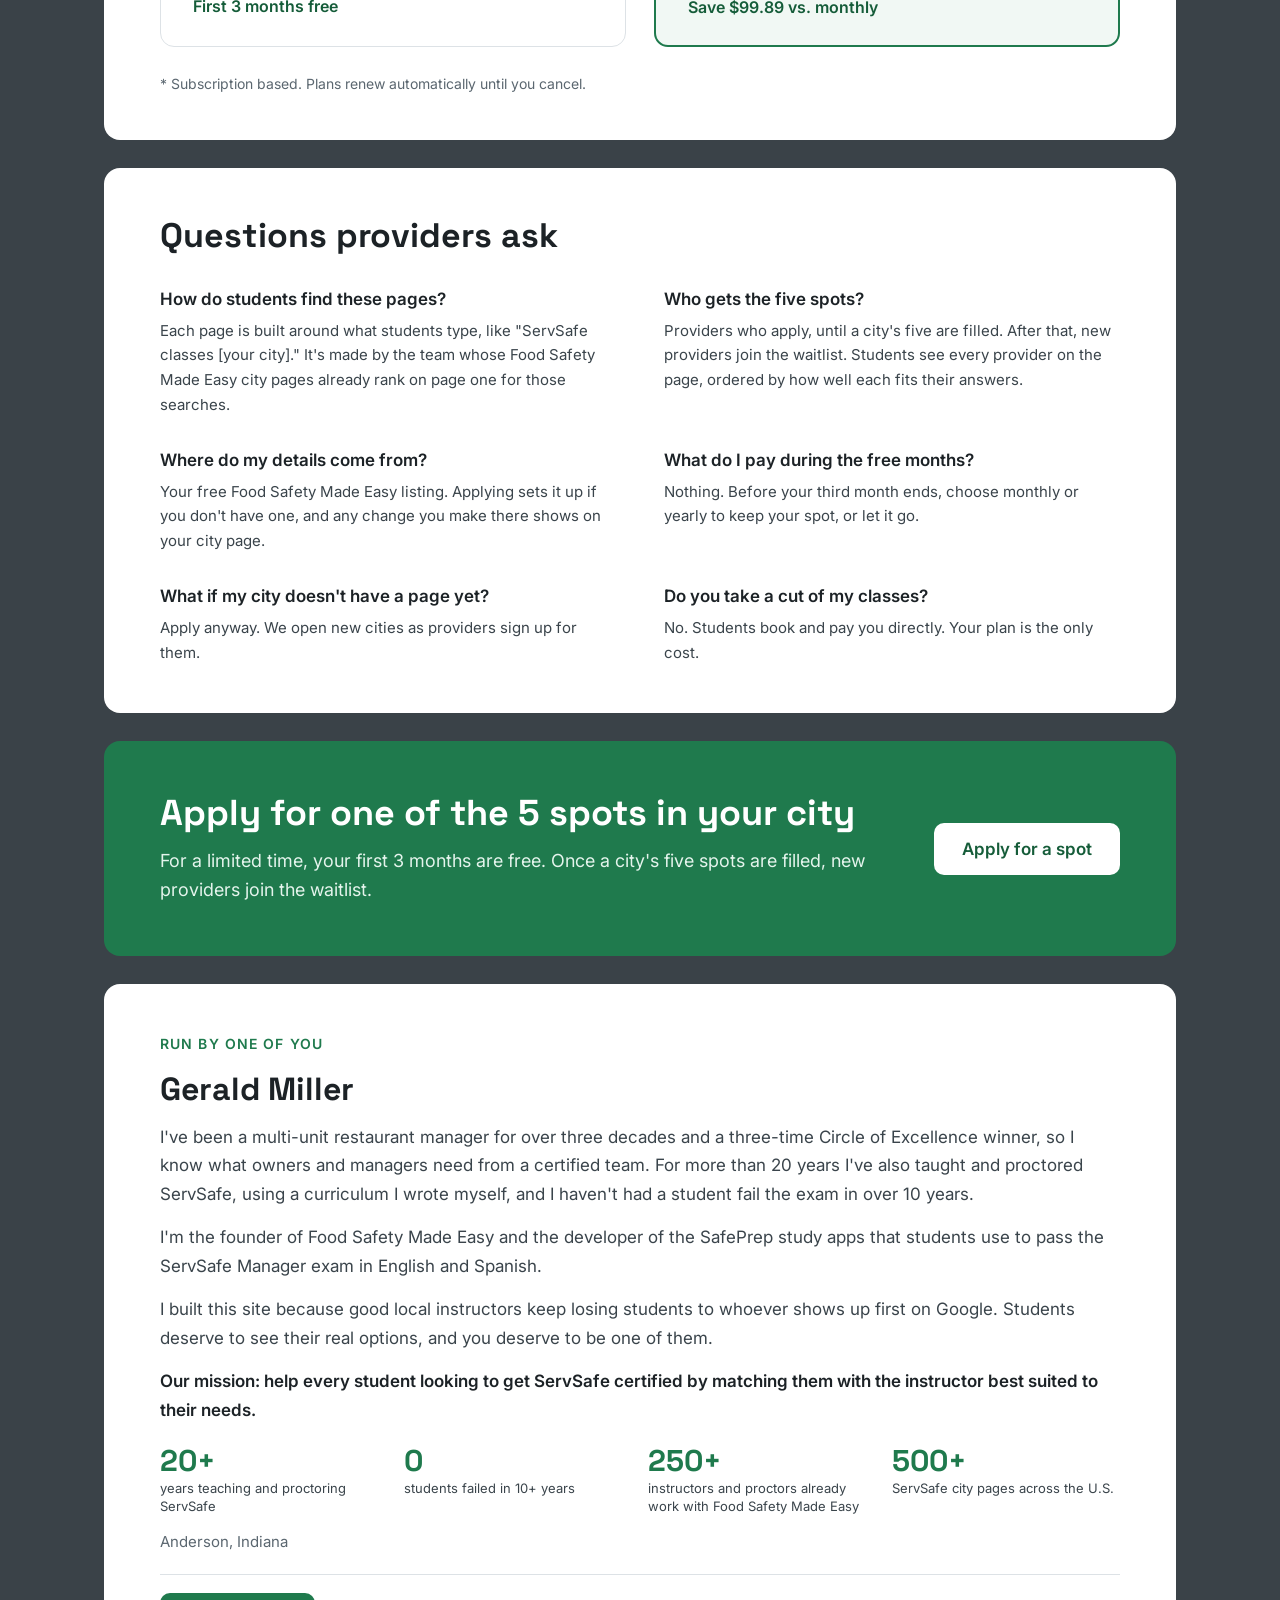
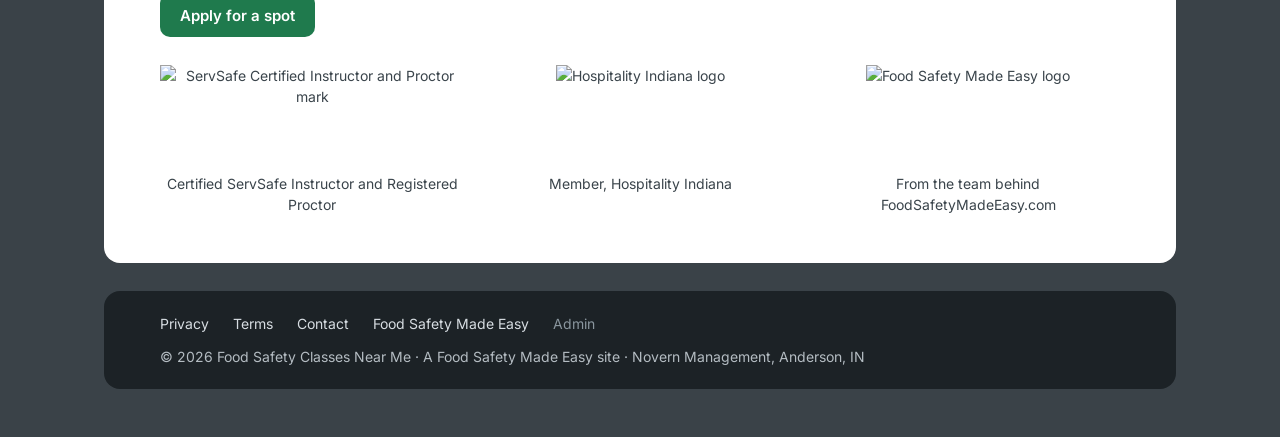
==== commit a244832a: "Add files via upload" ====
--- a/index.html
+++ b/index.html
@@ -3,19 +3,17 @@
 <head>
 <meta charset="utf-8">
 <meta name="viewport" content="width=device-width, initial-scale=1">
-<title>ServSafe Classes in Indianapolis, IN | Compare dates, prices &amp; locations</title>
-<meta name="description" content="Compare ServSafe Food Manager classes in Indianapolis, IN side by side: next class date, price, distance and what&#x27;s included. Answer three questions and see your best matches.">
-<link rel="canonical" href="https://foodsafetyclassesnearme.com/Indianapolis-IN/">
+<title>Food Safety Classes Near Me | Get your ServSafe classes in front of students</title>
+<meta name="description" content="Students are about to compare ServSafe classes side by side, city by city. Five spots per city for local instructors, proctors and training centers. First 3 months free.">
+<link rel="canonical" href="https://foodsafetyclassesnearme.com/">
 <meta property="og:type" content="website">
-<meta property="og:title" content="ServSafe Classes in Indianapolis, IN | Compare dates, prices &amp; locations">
-<meta property="og:description" content="Compare ServSafe Food Manager classes in Indianapolis, IN side by side: next class date, price, distance and what&#x27;s included. Answer three questions and see your best matches.">
-<meta property="og:url" content="https://foodsafetyclassesnearme.com/Indianapolis-IN/">
-<meta name="robots" content="noindex">
+<meta property="og:title" content="Food Safety Classes Near Me | Get your ServSafe classes in front of students">
+<meta property="og:description" content="Students are about to compare ServSafe classes side by side, city by city. Five spots per city for local instructors, proctors and training centers. First 3 months free.">
+<meta property="og:url" content="https://foodsafetyclassesnearme.com/">
 <link rel="preconnect" href="https://fonts.googleapis.com">
 <link rel="preconnect" href="https://fonts.gstatic.com" crossorigin>
 <link href="https://fonts.googleapis.com/css2?family=Inter:wght@400;500;600;700&family=Space+Grotesk:wght@500;700&display=swap" rel="stylesheet">
 <link rel="stylesheet" href="/assets/site.css?v=1">
-<link rel="stylesheet" href="/assets/city.css?v=1">
 </head>
 <body>
 <div class="page page--photo" style="background-image:linear-gradient(rgba(20,24,27,.35),rgba(20,24,27,.35)),url('https://foodsafetymadeeasy.com/wp-content/uploads/2026/11/pexels-nick-souza-225420956-12193823-2.jpg')">
@@ -25,266 +23,208 @@
     <svg width="30" height="30" viewBox="0 0 24 24" fill="none" stroke="#1F7A4D" stroke-width="2.2" stroke-linecap="round" stroke-linejoin="round" aria-hidden="true"><path d="M12 21s-7-5.6-7-11a7 7 0 0 1 14 0c0 5.4-7 11-7 11z"/><path d="M9 10l2 2 4-4"/></svg>
     <span>Food Safety Classes Near Me</span>
   </a>
+  <nav aria-label="Site">
+    <a class="btn btn--dark btn--sm" href="https://foodsafetymadeeasy.com/my-listing/">Apply</a>
+  </nav>
 </header>
 
 <main class="wrap">
-<p class="preview-flag">Test page. Not public yet.</p>
-
-<!-- STEP 1-3: questions -->
-<section class="card funnel" id="funnel" aria-live="polite">
+
+<!-- HERO -->
+<section class="hero">
+  <p class="eyebrow eyebrow--light">For ServSafe instructors, proctors and training centers</p>
+  <h1>Students are about to compare ServSafe classes side by side. Make sure yours is one of them.</h1>
+  <p class="hero__strong">There's no other site like it. We're launching city by city, with five spots per city.</p>
+  <p class="hero__text">Nobody searching for a ServSafe class woke up wanting to take a test. Their job requires it, usually by a deadline their manager set. So they want it done: soon, close by, at a fair price, and passed the first time. The provider who makes that easiest gets the student.</p>
+  <div class="btn-row">
+    <a class="btn btn--green btn--lg" href="https://foodsafetymadeeasy.com/my-listing/">Apply for a spot</a>
+    <a class="btn btn--ghost btn--lg" href="#how">See how it works</a>
+  </div>
+  <p class="hero__meta">Built by Gerald Miller, ServSafe instructor and proctor for 20+ years.</p>
+  <p class="hero__meta hero__meta--tight">Trusted by <strong>250+</strong> ServSafe instructors and proctors nationwide.</p>
+</section>
+
+<!-- RIGHT NOW -->
+<section class="card" aria-labelledby="now-h">
   <div class="head">
-    <p class="eyebrow">ServSafe Food Manager &middot; Indianapolis, IN</p>
-    <h1>ServSafe classes in Indianapolis, IN</h1>
-  </div>
-  <p class="funnel__lead">Answer three quick questions and we'll line up the local classes that fit you, side by side: next date, price, distance and what's included.</p>
-  <div class="progress" aria-hidden="true"><span class="on"></span><span></span><span></span></div>
-
-  <div class="q" data-q="mode">
-    <p class="q__t">How do you want to take your class?</p>
-    <div class="opts">
-      <button class="opt" data-v="person"><strong>In person</strong><span>A live class with an instructor, then the exam.</span></button>
-      <button class="opt" data-v="online"><strong>Online</strong><span>Study on your own time and take the exam with an online proctor.</span></button>
-    </div>
-  </div>
-
-  <div class="q" data-q="when" hidden>
-    <p class="q__t">When do you need your certificate?</p>
-    <div class="opts">
-      <button class="opt" data-v="asap"><strong>As soon as possible</strong><span>This week if I can.</span></button>
-      <button class="opt" data-v="week"><strong>Within 2 weeks</strong><span>I have a little time.</span></button>
-      <button class="opt" data-v="later"><strong>2 weeks or more</strong><span>No rush, I want the best fit.</span></button>
-    </div>
-    <button class="back" data-back>Back</button>
-  </div>
-
-  <div class="q" data-q="pref" hidden>
-    <p class="q__t">Where would you like the class?</p>
-    <div class="opts">
-      <button class="opt" data-v="center"><strong>A training center classroom</strong><span>Scheduled classes at a set location.</span></button>
-      <button class="opt" data-v="instructor"><strong>An instructor who comes to me</strong><span>At my business, or a spot that works for me.</span></button>
-      <button class="opt" data-v="any"><strong>No preference</strong><span>Show me the best options.</span></button>
-    </div>
-    <button class="back" data-back>Back</button>
-  </div>
-</section>
-
-<!-- ONLINE -->
-<section class="card online" id="online" hidden>
-  <p class="eyebrow">Online</p>
-  <h2>Take ServSafe online, from anywhere</h2>
-  <p class="funnel__lead">Online students don't need a local class. Food Safety Made Easy gets you studied, scheduled with an online proctor and certified from home.</p>
-  <div class="btn-row">
-    <a class="btn btn--green btn--lg" href="https://foodsafetymadeeasy.com/">See the online option</a>
-    <button class="btn btn--line btn--lg" data-restart>I'd rather go in person</button>
-  </div>
-</section>
-
-<!-- RESULTS -->
-<section class="card" id="results" hidden>
-  <div class="res-head">
-    <div class="head">
-      <p class="eyebrow">Your matches in Indianapolis</p>
-      <h2 id="res-title">Your best options, side by side</h2>
-      <p class="res-sub" id="res-sub"></p>
-    </div>
-    <button class="linkbtn" data-restart>Change my answers</button>
-  </div>
-  <div class="cmp-scroll"><table class="cmp" id="cmp"></table></div>
-  <div class="res-foot">
-    <p>Distances are from downtown Indianapolis. Dates and prices come from each provider; confirm when you book.</p>
-    <p>Providers pay to be listed. Order and reasons are based on your answers.</p>
-  </div>
-  <p class="fine">All prices, dates and class details are provided by each provider or taken from their public website, and are subject to change without notice. Food Safety Classes Near Me is not responsible for errors or changes. Please confirm price, schedule and what's included directly with the provider before you book.</p>
-</section>
-
-<!-- ALL PROVIDERS (also readable without the questions) -->
-<section class="card more" aria-labelledby="more-h">
-  <h2 id="more-h">ServSafe providers serving Indianapolis</h2>
-  <ul><li>Gerry Miller (Food Safety Made Easy) &middot; Local instructor</li><li>Hospitality Indiana &middot; Training center</li><li>Indy Food Safety Consulting &middot; Training center</li><li>Jose Sanchez T (Doc Bits restaurante) &middot; Local instructor</li></ul>
-</section>
+    <p class="eyebrow">Right now</p>
+    <h2 id="now-h">At this moment, a student is typing "ServSafe class near me" into Google. Here's what they get.</h2>
+  </div>
+  <div class="grid-2">
+    <div class="panel panel--grey">
+      <p class="eyebrow eyebrow--grey">Today</p>
+      <div class="searchbar">
+        <svg width="16" height="16" viewBox="0 0 24 24" fill="none" stroke="#5B6770" stroke-width="2.2" stroke-linecap="round" stroke-linejoin="round" aria-hidden="true"><circle cx="11" cy="11" r="7"/><path d="M20 20l-4-4"/></svg>
+        servsafe class near me
+      </div>
+      <ul class="results">
+        <li><span>Sponsored</span>A national online course. Not local, and the exam is still on them.</li>
+        <li><span>Class finder</span>A list of names and phone numbers. No dates, no prices.</li>
+        <li><span>Directory</span>Dozens of instructors in no particular order.</li>
+        <li><span>Training center site</span>"Call for our next available class."</li>
+      </ul>
+      <p class="panel__end">So they open six tabs, leave three voicemails and book whoever calls back first, or whoever paid for the top ad.</p>
+    </div>
+    <div class="panel panel--green">
+      <p class="eyebrow">Our comparison page</p>
+      <ul class="checks">
+        <li><svg class="check" width="22" height="22" viewBox="0 0 24 24" fill="none" stroke="#1F7A4D" stroke-width="2.6" stroke-linecap="round" stroke-linejoin="round" aria-hidden="true"><path d="M5 12l5 5 9-10"/></svg><p><strong>Three quick questions.</strong> In person or online, how soon, and classroom or come-to-you.</p></li>
+        <li><svg class="check" width="22" height="22" viewBox="0 0 24 24" fill="none" stroke="#1F7A4D" stroke-width="2.6" stroke-linecap="round" stroke-linejoin="round" aria-hidden="true"><path d="M5 12l5 5 9-10"/></svg><p><strong>Up to five local providers, side by side.</strong> Next class date, distance, price and what's included.</p></li>
+        <li><svg class="check" width="22" height="22" viewBox="0 0 24 24" fill="none" stroke="#1F7A4D" stroke-width="2.6" stroke-linecap="round" stroke-linejoin="round" aria-hidden="true"><path d="M5 12l5 5 9-10"/></svg><p><strong>A reason for each one.</strong> "Soonest class." "Comes to your business." "Closest classroom."</p></li>
+        <li><svg class="check" width="22" height="22" viewBox="0 0 24 24" fill="none" stroke="#1F7A4D" stroke-width="2.6" stroke-linecap="round" stroke-linejoin="round" aria-hidden="true"><path d="M5 12l5 5 9-10"/></svg><p><strong>Call or book in one tap.</strong> No tabs, no voicemail, no guessing.</p></li>
+      </ul>
+      <p class="panel__punch">And the provider they pick? That should be you.</p>
+    </div>
+  </div>
+</section>
+
+<!-- HOW IT WORKS -->
+<section class="card" id="how" aria-labelledby="how-h">
+  <div class="head">
+    <p class="eyebrow">How it works</p>
+    <h2 id="how-h">From a Google search to your student, in four steps</h2>
+  </div>
+  <ol class="steps">
+    <li><span class="steps__n">1</span><p class="steps__t">A student searches</p><p>They type something like "ServSafe classes Birmingham" and land on our Birmingham page.</p></li>
+    <li><span class="steps__n">2</span><p class="steps__t">They answer three questions</p><p>In person or online. How soon they need it: ASAP, within a week, or later. A classroom, or an instructor who comes to them.</p></li>
+    <li><span class="steps__n">3</span><p class="steps__t">Students compare providers side by side</p><p>Up to five providers in columns: next class in their window, distance, price, class length and what's included, with a line on why each one fits.</p></li>
+    <li><span class="steps__n">4</span><p class="steps__t">They pick you</p><p>They get your phone number and booking link. You get an email with their name, contact info and what they need. You book them, and they pay you.</p></li>
+  </ol>
+  <div class="example">
+    <div class="example__head">
+      <p class="example__title">What a student sees at step 3</p>
+      <p class="example__note">Example only. Your column shows your real details.</p>
+    </div>
+    <div class="table-scroll">
+      <table>
+        <thead><tr>
+          <th scope="col"><span class="sr">Detail</span></th>
+          <th scope="col" class="you">Your business</th>
+          <th scope="col">Provider B</th>
+          <th scope="col">Provider C</th>
+          <th scope="col" class="muted">+ 2 more</th>
+        </tr></thead>
+        <tbody>
+          <tr><th scope="row">Next class</th><td class="you"><strong>Thursday</strong></td><td>Next Tuesday</td><td>In 2 weeks</td><td></td></tr>
+          <tr><th scope="row">Distance</th><td class="you">Comes to you</td><td>6 miles</td><td>11 miles</td><td></td></tr>
+          <tr><th scope="row">Price</th><td class="you">[YOUR PRICE]</td><td>[price]</td><td>[price]</td><td></td></tr>
+          <tr><th scope="row">Exam included</th><td class="you">Yes, same day</td><td>Yes</td><td>Separate</td><td></td></tr>
+          <tr><th scope="row">Why this provider is a fit</th><td class="you you--last">Soonest class, and comes to your business</td><td>Closest classroom</td><td>Lowest price</td><td></td></tr>
+        </tbody>
+      </table>
+    </div>
+  </div>
+</section>
+
+<!-- WHAT'S INCLUDED -->
+<section class="card" aria-labelledby="incl-h">
+  <h2 id="incl-h">What's included</h2>
+  <ul class="included">
+    <li><svg class="check" width="22" height="22" viewBox="0 0 24 24" fill="none" stroke="#1F7A4D" stroke-width="2.6" stroke-linecap="round" stroke-linejoin="round" aria-hidden="true"><path d="M5 12l5 5 9-10"/></svg><div><p class="included__t">One of 5 spots on the city page(s) of your choice</p><p>Every student who visits sees you. No page three.</p></div></li>
+    <li><svg class="check" width="22" height="22" viewBox="0 0 24 24" fill="none" stroke="#1F7A4D" stroke-width="2.6" stroke-linecap="round" stroke-linejoin="round" aria-hidden="true"><path d="M5 12l5 5 9-10"/></svg><div><p class="included__t">The whole metro, not just downtown</p><p>Each page covers the city and its suburbs.</p></div></li>
+    <li><svg class="check" width="22" height="22" viewBox="0 0 24 24" fill="none" stroke="#1F7A4D" stroke-width="2.6" stroke-linecap="round" stroke-linejoin="round" aria-hidden="true"><path d="M5 12l5 5 9-10"/></svg><div><p class="included__t">Show what sets you apart</p><p>Comes to the business, group training, exam included, Spanish, weekend classes.</p></div></li>
+    <li><svg class="check" width="22" height="22" viewBox="0 0 24 24" fill="none" stroke="#1F7A4D" stroke-width="2.6" stroke-linecap="round" stroke-linejoin="round" aria-hidden="true"><path d="M5 12l5 5 9-10"/></svg><div><p class="included__t">Update anytime from your phone</p><p>Add classes, change prices and edit your details whenever you like, through your free Food Safety Made Easy listing.</p></div></li>
+    <li><svg class="check" width="22" height="22" viewBox="0 0 24 24" fill="none" stroke="#1F7A4D" stroke-width="2.6" stroke-linecap="round" stroke-linejoin="round" aria-hidden="true"><path d="M5 12l5 5 9-10"/></svg><div><p class="included__t">No commission, ever</p><p>The student pays you directly. You keep all of it.</p></div></li>
+    <li><svg class="check" width="22" height="22" viewBox="0 0 24 24" fill="none" stroke="#1F7A4D" stroke-width="2.6" stroke-linecap="round" stroke-linejoin="round" aria-hidden="true"><path d="M5 12l5 5 9-10"/></svg><div><p class="included__t">Cancel anytime</p><p>No contract beyond the plan you choose.</p></div></li>
+    <li><svg class="check" width="22" height="22" viewBox="0 0 24 24" fill="none" stroke="#1F7A4D" stroke-width="2.6" stroke-linecap="round" stroke-linejoin="round" aria-hidden="true"><path d="M5 12l5 5 9-10"/></svg><div><p class="included__t">A badge for your website</p><p>"Find me on Food Safety Classes Near Me," linked to your city page. Show students you're part of it.</p></div></li>
+  </ul>
+</section>
+
+<!-- PRICING -->
+<section class="card" aria-labelledby="price-h">
+  <h2 id="price-h">Pricing <span class="h2-sub">(after your third free month)</span></h2>
+  <div class="grid-2">
+    <div class="plan">
+      <p class="eyebrow">Monthly</p>
+      <p class="plan__price">$49.99<span> per page / month</span></p>
+      <p class="plan__perk">First 3 months free</p>
+    </div>
+    <div class="plan plan--best">
+      <p class="eyebrow">Yearly</p>
+      <p class="plan__price">$499.99<span> per page / year</span></p>
+      <p class="plan__perk">Save $99.89 vs. monthly</p>
+    </div>
+  </div>
+  <p class="fine">* Subscription based. Plans renew automatically until you cancel.</p>
+</section>
+
+<!-- FAQ -->
+<section class="card" aria-labelledby="faq-h">
+  <h2 id="faq-h">Questions providers ask</h2>
+  <div class="faq">
+    <div><p class="faq__q">How do students find these pages?</p><p>Each page is built around what students type, like "ServSafe classes [your city]." It's made by the team whose Food Safety Made Easy city pages already rank on page one for those searches.</p></div>
+    <div><p class="faq__q">Who gets the five spots?</p><p>Providers who apply, until a city's five are filled. After that, new providers join the waitlist. Students see every provider on the page, ordered by how well each fits their answers.</p></div>
+    <div><p class="faq__q">Where do my details come from?</p><p>Your free Food Safety Made Easy listing. Applying sets it up if you don't have one, and any change you make there shows on your city page.</p></div>
+    <div><p class="faq__q">What do I pay during the free months?</p><p>Nothing. Before your third month ends, choose monthly or yearly to keep your spot, or let it go.</p></div>
+    <div><p class="faq__q">What if my city doesn't have a page yet?</p><p>Apply anyway. We open new cities as providers sign up for them.</p></div>
+    <div><p class="faq__q">Do you take a cut of my classes?</p><p>No. Students book and pay you directly. Your plan is the only cost.</p></div>
+  </div>
+</section>
+
+<!-- APPLY -->
+<section class="join" id="join" aria-labelledby="join-h">
+  <div class="join__text">
+    <h2 id="join-h">Apply for one of the 5 spots in your city</h2>
+    <p>For a limited time, your first 3 months are free. Once a city's five spots are filled, new providers join the waitlist.</p>
+  </div>
+  <div class="join__actions">
+    <a class="btn btn--white btn--lg" href="https://foodsafetymadeeasy.com/my-listing/">Apply for a spot</a>
+      </div>
+</section>
+
+<!-- BIO -->
+<section class="card" aria-labelledby="who">
+  <div class="bio">
+        <div class="bio__text">
+      <p class="eyebrow">Run by one of you</p>
+      <h2 id="who">Gerald Miller</h2>
+      <p>I've been a multi-unit restaurant manager for over three decades and a three-time Circle of Excellence winner, so I know what owners and managers need from a certified team. For more than 20 years I've also taught and proctored ServSafe, using a curriculum I wrote myself, and I haven't had a student fail the exam in over 10 years.</p>
+      <p>I'm the founder of Food Safety Made Easy and the developer of the SafePrep study apps that students use to pass the ServSafe Manager exam in English and Spanish.</p>
+      <p>I built this site because good local instructors keep losing students to whoever shows up first on Google. Students deserve to see their real options, and you deserve to be one of them.</p>
+      <p class="bio__mission">Our mission: help every student looking to get ServSafe certified by matching them with the instructor best suited to their needs.</p>
+      <div class="stats">
+        <div><p class="stats__n">20+</p><p>years teaching and proctoring ServSafe</p></div>
+        <div><p class="stats__n">0</p><p>students failed in 10+ years</p></div>
+        <div><p class="stats__n">250+</p><p>instructors and proctors already work with Food Safety Made Easy</p></div>
+        <div><p class="stats__n">500+</p><p>ServSafe city pages across the U.S.</p></div>
+      </div>
+      <p class="bio__place">Anderson, Indiana</p>
+      <div class="bio__cta">
+                <a class="btn btn--green" href="https://foodsafetymadeeasy.com/my-listing/">Apply for a spot</a>
+      </div>
+    </div>
+  </div>
+      <div class="creds">
+          <div class="creds__item">
+        <img src="https://foodsafetymadeeasy.com/wp-content/uploads/2026/10/ServSafe-ProctInst_rgb.png" alt="ServSafe Certified Instructor and Proctor mark" loading="lazy">
+        <p>Certified ServSafe Instructor and Registered Proctor</p>
+      </div>
+          <div class="creds__item">
+        <img src="https://foodsafetymadeeasy.com/wp-content/uploads/2026/11/1C-Blue_Hi_CMYK.png" alt="Hospitality Indiana logo" loading="lazy">
+        <p>Member, Hospitality Indiana</p>
+      </div>
+          <div class="creds__item">
+        <img src="https://foodsafetymadeeasy.com/wp-content/uploads/2026/11/fsme-mark.png" alt="Food Safety Made Easy logo" loading="lazy">
+        <p>From the team behind FoodSafetyMadeEasy.com</p>
+      </div>
+      </div>
+  </section>
+
 </main>
 
 <footer class="wrap footer">
   <div class="footer__inner">
     <nav aria-label="Footer">
-      <a href="/">Home</a>
+      <a href="/privacy/">Privacy</a>
+      <a href="/terms/">Terms</a>
+      <a href="/contact/">Contact</a>
       <a href="https://foodsafetymadeeasy.com/">Food Safety Made Easy</a>
-      <a href="https://foodsafetymadeeasy.com/my-listing/">For instructors: get listed</a>
       <a class="footer__admin" href="https://foodsafetymadeeasy.com/wp-admin/" rel="nofollow">Admin</a>
     </nav>
     <p>&copy; 2026 Food Safety Classes Near Me &middot; A Food Safety Made Easy site &middot; Novern Management, Anderson, IN</p>
   </div>
 </footer>
+
 </div>
-
-<script>
-const PROVIDERS = [{"id": "FSME-IN-00000", "name": "Gerry Miller (Food Safety Made Easy)", "type": "instructor", "outside": false, "phone": "(765) 706-4304", "booking_url": "https://foodsafetymadeeasy.com/indiana-booking_landing/", "location": "Comes to you, or Noblesville", "miles": 22.0, "comes_to_you": true, "appointment_days": "2", "next_classes": ["2026-11-23", "2026-11-24", "2026-11-30", "2026-12-02", "2026-12-04"], "price": 119.0, "class_hours": "4", "includes_exam": true, "includes_book": false, "results": "Same day", "languages": ["English"], "years": "20", "last_checked": "2026-11-19"}, {"id": "FSME-IN-00144", "name": "Jose Sanchez T (Doc Bits restaurante)", "type": "instructor", "outside": false, "phone": "(317) 912-8343", "booking_url": "", "location": "Downtown Indianapolis (46204)", "miles": 1.0, "comes_to_you": false, "appointment_days": "", "next_classes": ["2026-11-30"], "price": null, "class_hours": "", "includes_exam": true, "includes_book": null, "results": "", "languages": ["English", "Spanish"], "years": "", "last_checked": "2026-11-19"}, {"id": "hospitality-indiana", "name": "Hospitality Indiana", "type": "center", "outside": true, "phone": "(317) 673-4211", "booking_url": "https://www.hospitalityindiana.org/events/servsafe-classes", "location": "Ivy Tech Culinary Center, 2820 N Meridian St", "miles": 3.0, "comes_to_you": false, "appointment_days": "", "next_classes": [], "price": 165.0, "class_hours": "7.5", "includes_exam": true, "includes_book": true, "results": "", "languages": ["English"], "years": "", "last_checked": "2026-11-19"}, {"id": "indy-food-safety", "name": "Indy Food Safety Consulting", "type": "center", "outside": true, "phone": "", "booking_url": "https://indyfoodsafety.com/", "location": "5945 E 86th St, Indianapolis 46250", "miles": 12.0, "comes_to_you": false, "appointment_days": "", "next_classes": ["2026-12-05", "2027-01-02", "2027-02-06"], "price": 200.0, "class_hours": "3", "includes_exam": true, "includes_book": null, "results": "", "languages": ["English"], "years": "", "last_checked": "2026-11-19"}];
-/* Food Safety Classes Near Me — city page logic (inlined into each city page) */
-(function () {
-  const A = { mode: null, when: null, pref: null };
-  const ORDER = ['mode', 'when', 'pref'];
-  const $ = (s, el) => (el || document).querySelector(s);
-  const $$ = (s, el) => [...(el || document).querySelectorAll(s)];
-  const DAY = 86400000;
-  const today = new Date(); today.setHours(0, 0, 0, 0);
-  const WINDOW = { asap: 7, week: 14, later: 30 };
-  const WHEN_TXT = { asap: 'as soon as possible', week: 'within 2 weeks', later: 'in 2 weeks or more' };
-  const PREF_TXT = { center: 'a training center classroom', instructor: 'an instructor who comes to you', any: 'no preference on where' };
-
-  const parse = d => { const [y, m, dd] = d.split('-').map(Number); return new Date(y, m - 1, dd); };
-  const fmt = d => d.toLocaleDateString('en-US', { weekday: 'short', month: 'short', day: 'numeric' });
-  const money = n => '$' + (Number(n) % 1 ? Number(n).toFixed(2) : Number(n));
-  const esc = s => String(s).replace(/[&<>"']/g, c => ({ '&': '&amp;', '<': '&lt;', '>': '&gt;', '"': '&quot;', "'": '&#39;' }[c]));
-  const ordinal = n => n + (['th', 'st', 'nd', 'rd'][(n % 100 - 20) % 10] || ['th', 'st', 'nd', 'rd'][n % 100] || 'th');
-
-  /* ---------- questions ---------- */
-  function show(step) {
-    $$('#funnel .q').forEach(q => q.hidden = q.dataset.q !== step);
-    const i = ORDER.indexOf(step);
-    $$('.progress span').forEach((s, k) => s.classList.toggle('on', k <= i));
-  }
-  $$('#funnel .q').forEach(q => {
-    $$('.opt', q).forEach(b => b.addEventListener('click', () => {
-      A[q.dataset.q] = b.dataset.v;
-      if (q.dataset.q === 'mode' && b.dataset.v === 'online') return view('online');
-      const next = ORDER[ORDER.indexOf(q.dataset.q) + 1];
-      next ? show(next) : view('results');
-    }));
-    const back = $('[data-back]', q);
-    if (back) back.addEventListener('click', () => show(ORDER[ORDER.indexOf(q.dataset.q) - 1]));
-  });
-  $$('[data-restart]').forEach(b => b.addEventListener('click', () => {
-    A.mode = A.when = A.pref = null; view('funnel'); show('mode');
-  }));
-  function view(id, quiet) {
-    ['funnel', 'online', 'results'].forEach(s => $('#' + s).hidden = s !== id);
-    if (id === 'results') render();
-    if (!quiet) $('#' + id).scrollIntoView({ behavior: 'smooth', block: 'start' });
-  }
-
-  /* ---------- facts per provider ---------- */
-  function facts(p) {
-    const win = WINDOW[A.when];
-    const dates = (p.next_classes || []).map(parse).filter(d => d >= today).sort((a, b) => a - b);
-    const inWin = dates.filter(d => (d - today) / DAY <= win);
-    const appt = p.comes_to_you && p.appointment_days !== '' ? Number(p.appointment_days) : null;
-    let soonest = dates.length ? (dates[0] - today) / DAY : Infinity;
-    if (appt !== null) soonest = Math.min(soonest, appt);
-    return {
-      p, dates, inWin, appt, soonest,
-      count: inWin.length + (appt !== null && appt <= win ? 99 : 0), // by appointment = always available
-      miles: p.miles == null ? Infinity : Number(p.miles), price: p.price == null ? Infinity : Number(p.price), years: Number(p.years) || 0,
-      sameDay: /same/i.test(p.results || '')
-    };
-  }
-
-  /* attributes: value (lower is better), label when best, label when tied, fallback label by rank */
-  const ATTR = {
-    soonest: { v: f => f.soonest, best: f => f.appt !== null && f.appt === f.soonest ? 'Can come to you in ' + f.appt + ' day' + (f.appt === 1 ? '' : 's') : 'Soonest class: ' + fmt(f.dates[0]), tie: 'Tied for soonest class', rank: (f, r) => f.dates.length ? 'Next class ' + fmt(f.dates[0]) : null },
-    count:   { v: f => -f.count, best: f => f.count >= 99 ? 'Schedules around you' : 'Most classes before your deadline', tie: 'Tied for most classes in your window', rank: () => null },
-    miles:   { v: f => f.miles, best: () => 'Closest to downtown', tie: 'Tied for closest', rank: (f, r) => ordinal(r) + ' closest' },
-    price:   { v: f => f.price, best: () => 'Lowest price', tie: 'Tied for lowest price', rank: (f, r) => ordinal(r) + ' lowest price' },
-    years:   { v: f => f.years ? -f.years : Infinity, best: f => 'Most experience: ' + f.years + ' years', tie: 'Tied for most experience', rank: (f, r) => f.years + ' years teaching' },
-    sameDay: { v: f => f.sameDay ? 0 : 1, best: () => 'Same-day results', tie: 'Same-day results', rank: () => null },
-    comes:   { v: f => f.p.comes_to_you ? 0 : 1, best: () => 'Comes to your business', tie: 'Comes to your business', rank: () => null },
-    hours:   { v: f => Number(f.p.class_hours) || Infinity, best: f => 'Shortest class: ' + f.p.class_hours + ' hours', tie: 'Tied for shortest class', rank: () => null },
-    room:    { v: f => f.p.type === 'center' ? 0 : 1, best: () => 'Scheduled classroom classes', tie: 'Scheduled classroom classes', rank: () => null }
-  };
-  const BOOL = new Set(['sameDay', 'comes', 'room']);
-  function plan() {
-    const base = { asap: ['soonest', 'count', 'sameDay'], week: ['count', 'miles', 'price'], later: ['price', 'years', 'miles'] }[A.when];
-    const extra = A.pref === 'instructor' ? ['comes'] : A.pref === 'center' ? ['room'] : [];
-    return [base[0], ...extra, ...base.slice(1), 'soonest', 'miles', 'price', 'hours', 'years', 'sameDay'].filter((a, i, l) => l.indexOf(a) === i);
-  }
-
-  function rank(list) {
-    const keys = plan();
-    return list.slice().sort((a, b) => {
-      if (A.pref === 'center' || A.pref === 'instructor') {
-        const pa = A.pref === 'center' ? a.p.type === 'center' : a.p.comes_to_you;
-        const pb = A.pref === 'center' ? b.p.type === 'center' : b.p.comes_to_you;
-        if (pa !== pb) return pa ? -1 : 1;
-      }
-      if (!a.count !== !b.count) return a.count ? -1 : 1; // nothing before their deadline goes last
-      for (const k of keys) { const x = ATTR[k].v(a), y = ATTR[k].v(b); if (x !== y) return x < y ? -1 : 1; }
-      return 0;
-    });
-  }
-
-  /* one distinct reason per column */
-  function reasons(list) {
-    const keys = plan(), used = new Set(), out = new Map();
-    const stats = {};
-    keys.forEach(k => {
-      const vals = list.map(f => ATTR[k].v(f)).filter(Number.isFinite);
-      const best = Math.min(...vals);
-      stats[k] = { best, tied: vals.filter(v => v === best).length, sorted: [...new Set(vals)].sort((a, b) => a - b) };
-    });
-    list.forEach(f => {
-      for (const k of keys) {
-        const s = stats[k], v = ATTR[k].v(f);
-        if (!Number.isFinite(v) || v !== s.best || s.tied === list.length || s.tied > 3) continue;
-        if (BOOL.has(k) && s.tied > 1) continue; // shared yes/no is not a standout
-        const label = s.tied === 1 ? ATTR[k].best(f) : ATTR[k].tie;
-        if (used.has(label) && s.tied === 1) continue;
-        used.add(label); out.set(f, label); return;
-      }
-      for (const k of keys) { // fallback: its own best placing
-        const v = ATTR[k].v(f); if (!Number.isFinite(v)) continue;
-        const label = ATTR[k].rank(f, stats[k].sorted.indexOf(v) + 1);
-        if (label && !used.has(label)) { used.add(label); out.set(f, label); return; }
-      }
-    });
-    return out;
-  }
-
-  /* ---------- table ---------- */
-  function render() {
-    const list = rank(PROVIDERS.map(facts)).slice(0, 5);
-    const why = reasons(list);
-    $('#res-sub').textContent = 'You need it ' + WHEN_TXT[A.when] + ' and want ' + PREF_TXT[A.pref] + '.';
-    const yes = t => '<span class="yes">' + t + '</span>', no = t => '<span class="no">' + t + '</span>';
-    const rows = [
-      ['Next class', f => {
-        const bits = [];
-        if (f.appt !== null) bits.push(yes('Comes to you in ' + f.appt + ' day' + (f.appt === 1 ? '' : 's')));
-        if (f.dates.length) bits.push(fmt(f.dates[0]));
-        return bits.join('<br>') || no('No dates posted');
-      }],
-      ['Classes before your deadline', f => f.appt !== null && f.appt <= WINDOW[A.when] ? yes('By appointment') + (f.inWin.length ? '<br>+ ' + f.inWin.length + ' scheduled' : '') : f.inWin.length ? String(f.inWin.length) : no('None')],
-      ['Location', f => f.p.location ? esc(f.p.location) : '<span class="no">Ask</span>'],
-      ['Distance', f => Number.isFinite(f.miles) ? f.miles + ' mi' : '<span class="no">Ask</span>'],
-      ['Comes to you', f => f.p.comes_to_you ? yes('Yes') : no('No')],
-      ['Price', f => Number.isFinite(f.price) ? money(f.price) : '<span class="no">Ask</span>'],
-      ['Class length', f => f.p.class_hours ? f.p.class_hours + ' hours' : '<span class="no">Ask</span>'],
-      ['Exam included', f => f.p.includes_exam == null ? no('Ask') : f.p.includes_exam ? yes('Yes') : no('No')],
-      ['Book included', f => f.p.includes_book == null ? no('Ask') : f.p.includes_book ? yes('Yes') : no('No')],
-      ['Results', f => f.sameDay ? yes(esc(f.p.results)) : f.p.results ? esc(f.p.results) : '<span class="no">Ask</span>'],
-      ['Languages', f => esc(f.p.languages.join(', '))],
-      ['', f => '<div class="actions">' +
-          (f.p.booking_url ? '<a class="btn btn--green" href="' + esc(f.p.booking_url) + '" target="_blank" rel="noopener">See schedule</a>' : '') +
-          (f.p.phone ? '<a class="btn btn--line" href="tel:' + esc(f.p.phone.replace(/\D/g, '')) + '">Call</a><span class="phone">' + esc(f.p.phone) + '</span>' : '') +
-          '</div>' + (f.p.outside ? '<p class="checked">Details last checked ' + fmt(parse(f.p.last_checked)) + '</p>' : '')]
-    ];
-    let h = '<thead><tr><th class="rowh"></th>' + list.map((f, i) =>
-      '<th' + (i === 0 ? ' class="top"' : '') + '><div class="pname">' + esc(f.p.name) + '</div><div class="ptype">' +
-      (f.p.type === 'center' ? 'Training center' : 'Local instructor') + '</div>' +
-      (why.get(f) ? '<span class="why">' + esc(why.get(f)) + '</span>' : '') + '</th>').join('') + '</tr></thead><tbody>';
-    rows.forEach(([label, fn]) => {
-      h += '<tr><th class="rowh" scope="row">' + label + '</th>' + list.map((f, i) => '<td' + (i === 0 ? ' class="top"' : '') + '>' + fn(f) + '</td>').join('') + '</tr>';
-    });
-    $('#cmp').innerHTML = h + '</tbody>';
-  }
-
-  // shortcut link: ?answers=person,asap,any jumps straight to results
-  const pre = (new URLSearchParams(location.search).get('answers') || '').split(',');
-  if (pre[0] === 'online') view('online', true);
-  else if (pre.length === 3 && WINDOW[pre[1]] && PREF_TXT[pre[2]]) { [A.mode, A.when, A.pref] = pre; view('results', true); }
-
-  // expose for testing
-  window.__fscnm = { A, facts, rank, reasons, render };
-})();
-
-</script>
 </body>
 </html>
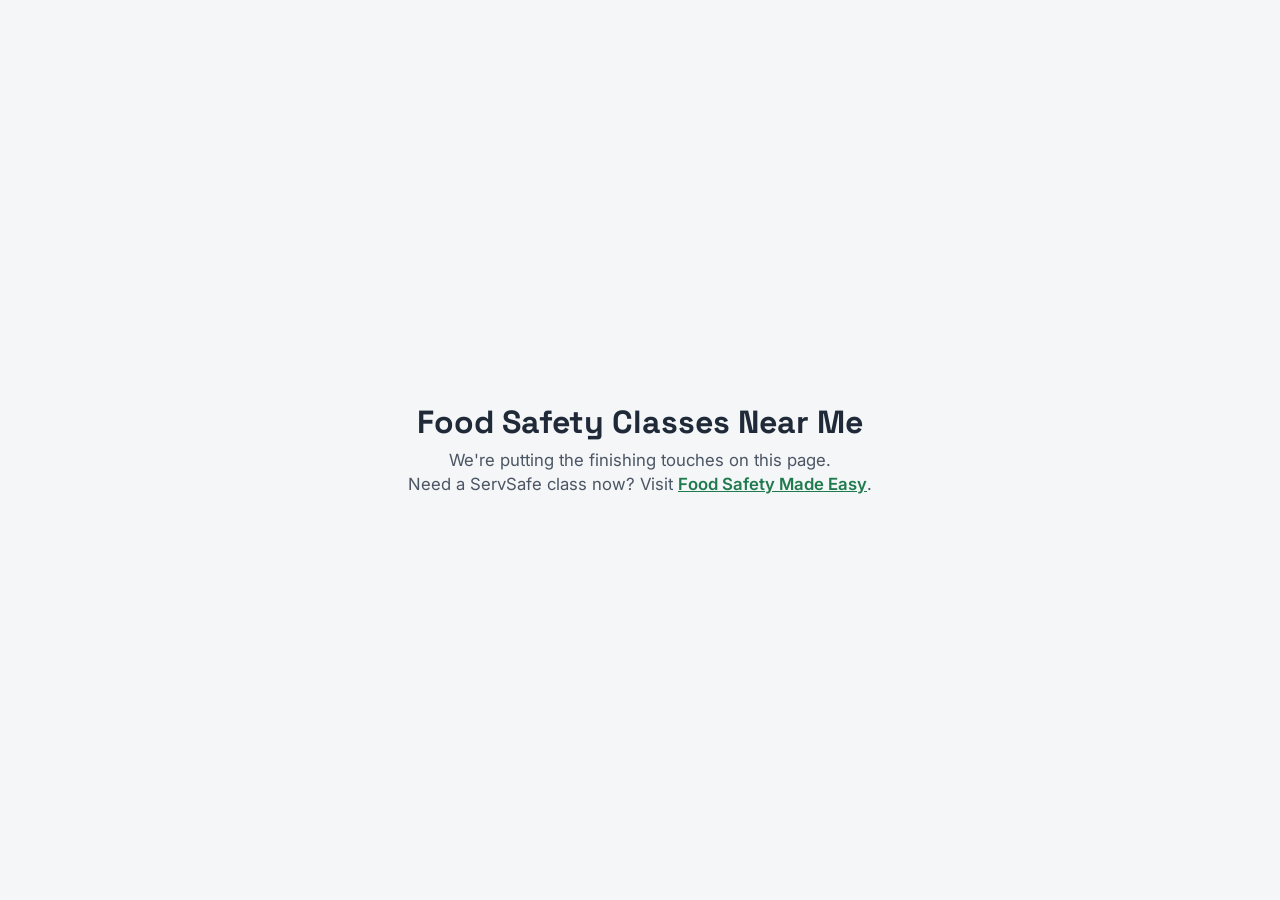
==== commit ab68d06e: "Under construction screen for visitors; ?preview=1 shows the real pages Co-Authored-By: Claude Opus " ====
--- a/index.html
+++ b/index.html
@@ -1,6 +1,7 @@
 <!doctype html>
 <html lang="en">
 <head>
+<meta name="robots" content="noindex"><!-- 11/23/2026: hidden from Google until launch; remove to go live -->
 <meta charset="utf-8">
 <meta name="viewport" content="width=device-width, initial-scale=1">
 <title>Food Safety Classes Near Me | Get your ServSafe classes in front of students</title>
@@ -14,8 +15,13 @@
 <link rel="preconnect" href="https://fonts.gstatic.com" crossorigin>
 <link href="https://fonts.googleapis.com/css2?family=Inter:wght@400;500;600;700&family=Space+Grotesk:wght@500;700&display=swap" rel="stylesheet">
 <link rel="stylesheet" href="/assets/site.css?v=1">
+<!-- 11/23/2026 UNDER CONSTRUCTION: visitors see a "coming soon" screen. To see the real page, open it once with ?preview=1
+     (remembered in this browser; ?preview=0 turns it back off). To launch: delete this block and the uc div below. -->
+<script>(function(){try{var q=new URLSearchParams(location.search).get('preview');if(q==='1')localStorage.setItem('fscnm_preview','1');if(q==='0')localStorage.removeItem('fscnm_preview');if(localStorage.getItem('fscnm_preview')==='1')return;}catch(e){}document.documentElement.className+=' uc';})();</script>
+<style>#uc{display:none}.uc body>*{display:none!important}.uc body>#uc{display:flex!important;min-height:100vh;align-items:center;justify-content:center;text-align:center;padding:24px;font-family:Inter,system-ui,sans-serif;background:#f4f6f8;color:#1f2937}.uc #uc h1{font-family:'Space Grotesk',Inter,sans-serif;font-size:2rem;margin:0 0 .5rem}.uc #uc p{margin:.25rem 0;color:#4b5563;font-size:1.05rem}.uc #uc a{color:#1f7a4d;font-weight:600}</style>
 </head>
 <body>
+<div id="uc"><div><h1>Food Safety Classes Near Me</h1><p>We're putting the finishing touches on this page.</p><p>Need a ServSafe class now? Visit <a href="https://foodsafetymadeeasy.com/">Food Safety Made Easy</a>.</p></div></div>
 <div class="page page--photo" style="background-image:linear-gradient(rgba(20,24,27,.35),rgba(20,24,27,.35)),url('https://foodsafetymadeeasy.com/wp-content/uploads/2026/11/pexels-nick-souza-225420956-12193823-2.jpg')">
 
 <header class="topbar">
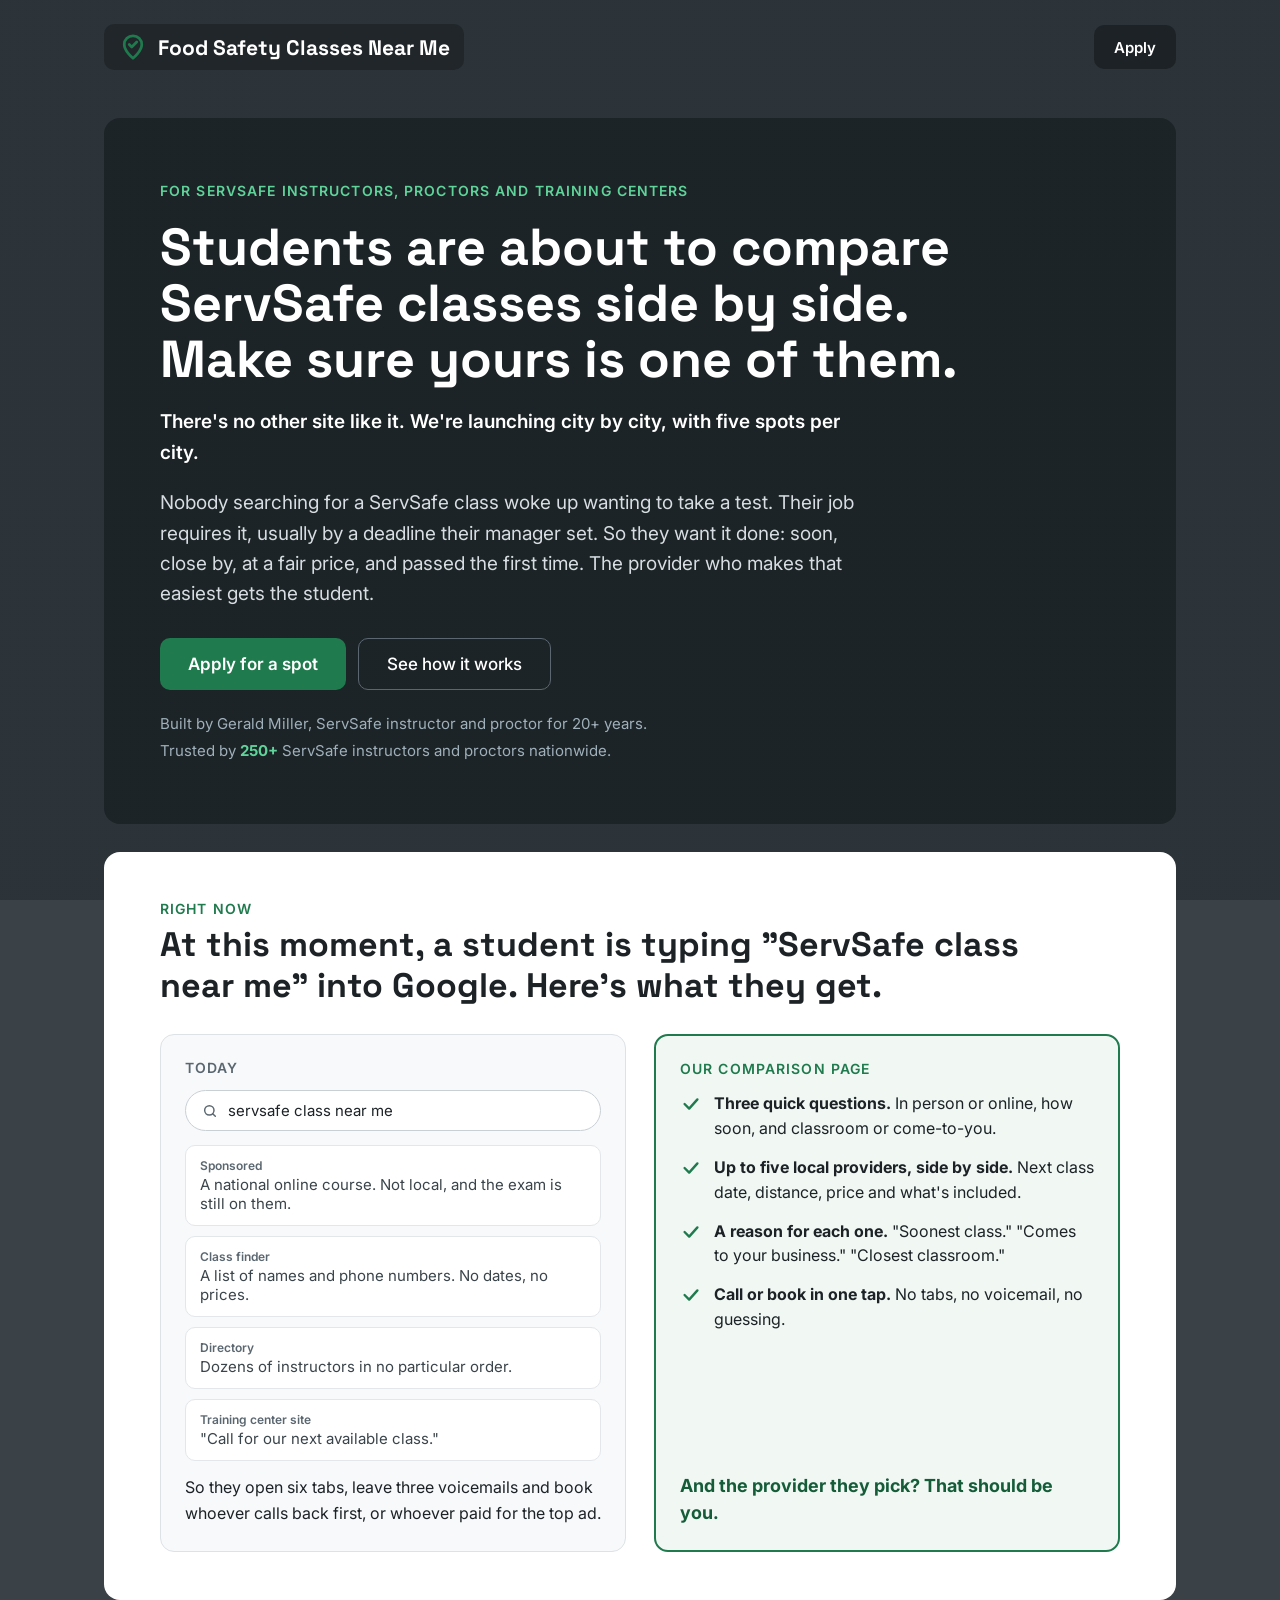
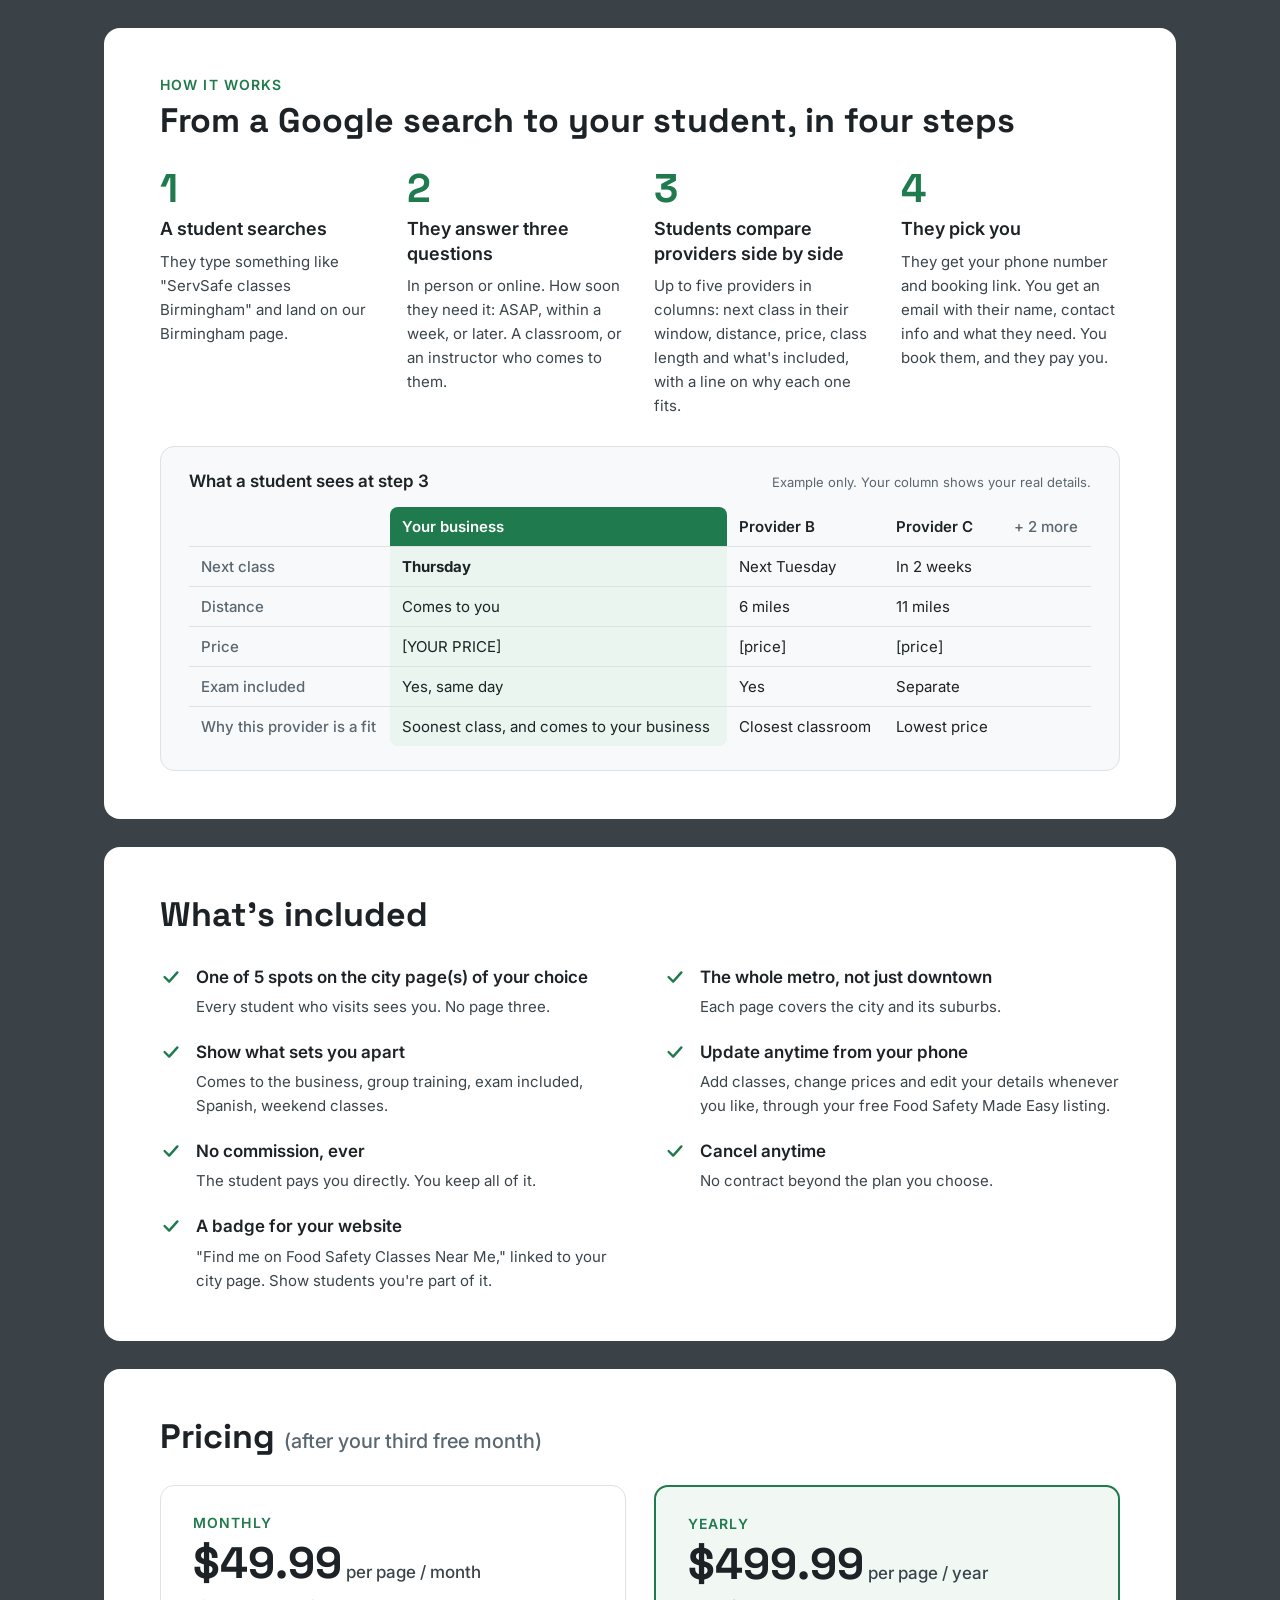
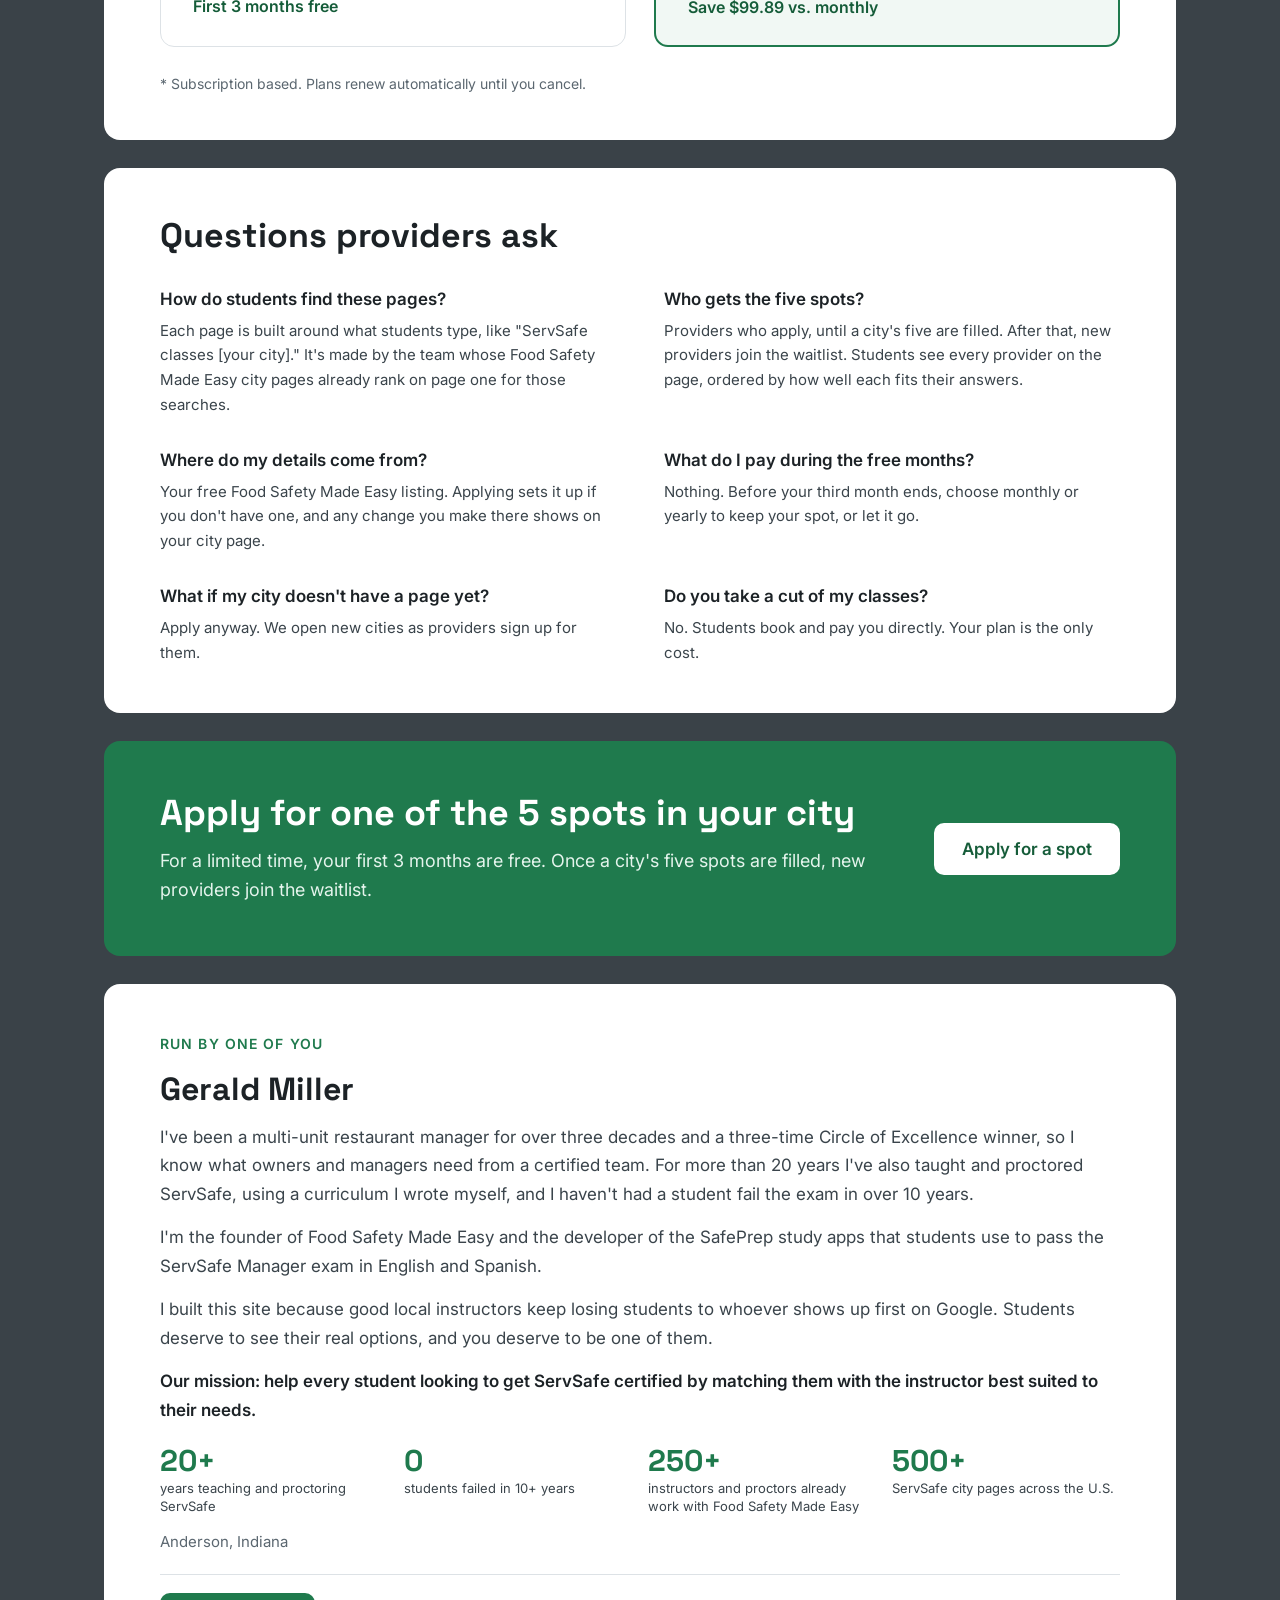
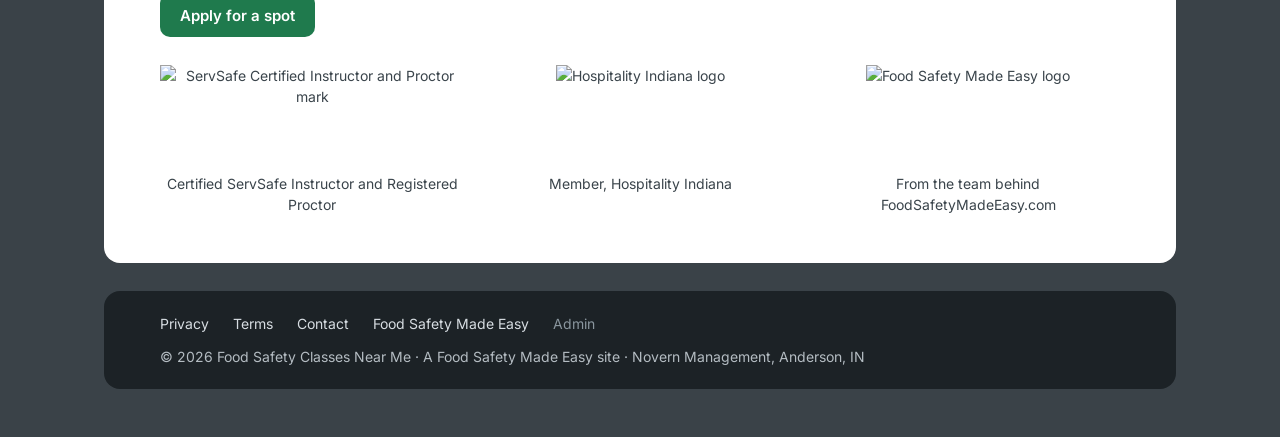
==== commit e5bf6823: "Home page back on: no noindex, no under-construction screen (the brochure keeps ranking) Co-Authored" ====
--- a/index.html
+++ b/index.html
@@ -1,7 +1,6 @@
 <!doctype html>
 <html lang="en">
 <head>
-<meta name="robots" content="noindex"><!-- 11/23/2026: hidden from Google until launch; remove to go live -->
 <meta charset="utf-8">
 <meta name="viewport" content="width=device-width, initial-scale=1">
 <title>Food Safety Classes Near Me | Get your ServSafe classes in front of students</title>
@@ -15,13 +14,8 @@
 <link rel="preconnect" href="https://fonts.gstatic.com" crossorigin>
 <link href="https://fonts.googleapis.com/css2?family=Inter:wght@400;500;600;700&family=Space+Grotesk:wght@500;700&display=swap" rel="stylesheet">
 <link rel="stylesheet" href="/assets/site.css?v=1">
-<!-- 11/23/2026 UNDER CONSTRUCTION: visitors see a "coming soon" screen. To see the real page, open it once with ?preview=1
-     (remembered in this browser; ?preview=0 turns it back off). To launch: delete this block and the uc div below. -->
-<script>(function(){try{var q=new URLSearchParams(location.search).get('preview');if(q==='1')localStorage.setItem('fscnm_preview','1');if(q==='0')localStorage.removeItem('fscnm_preview');if(localStorage.getItem('fscnm_preview')==='1')return;}catch(e){}document.documentElement.className+=' uc';})();</script>
-<style>#uc{display:none}.uc body>*{display:none!important}.uc body>#uc{display:flex!important;min-height:100vh;align-items:center;justify-content:center;text-align:center;padding:24px;font-family:Inter,system-ui,sans-serif;background:#f4f6f8;color:#1f2937}.uc #uc h1{font-family:'Space Grotesk',Inter,sans-serif;font-size:2rem;margin:0 0 .5rem}.uc #uc p{margin:.25rem 0;color:#4b5563;font-size:1.05rem}.uc #uc a{color:#1f7a4d;font-weight:600}</style>
 </head>
 <body>
-<div id="uc"><div><h1>Food Safety Classes Near Me</h1><p>We're putting the finishing touches on this page.</p><p>Need a ServSafe class now? Visit <a href="https://foodsafetymadeeasy.com/">Food Safety Made Easy</a>.</p></div></div>
 <div class="page page--photo" style="background-image:linear-gradient(rgba(20,24,27,.35),rgba(20,24,27,.35)),url('https://foodsafetymadeeasy.com/wp-content/uploads/2026/11/pexels-nick-souza-225420956-12193823-2.jpg')">
 
 <header class="topbar">
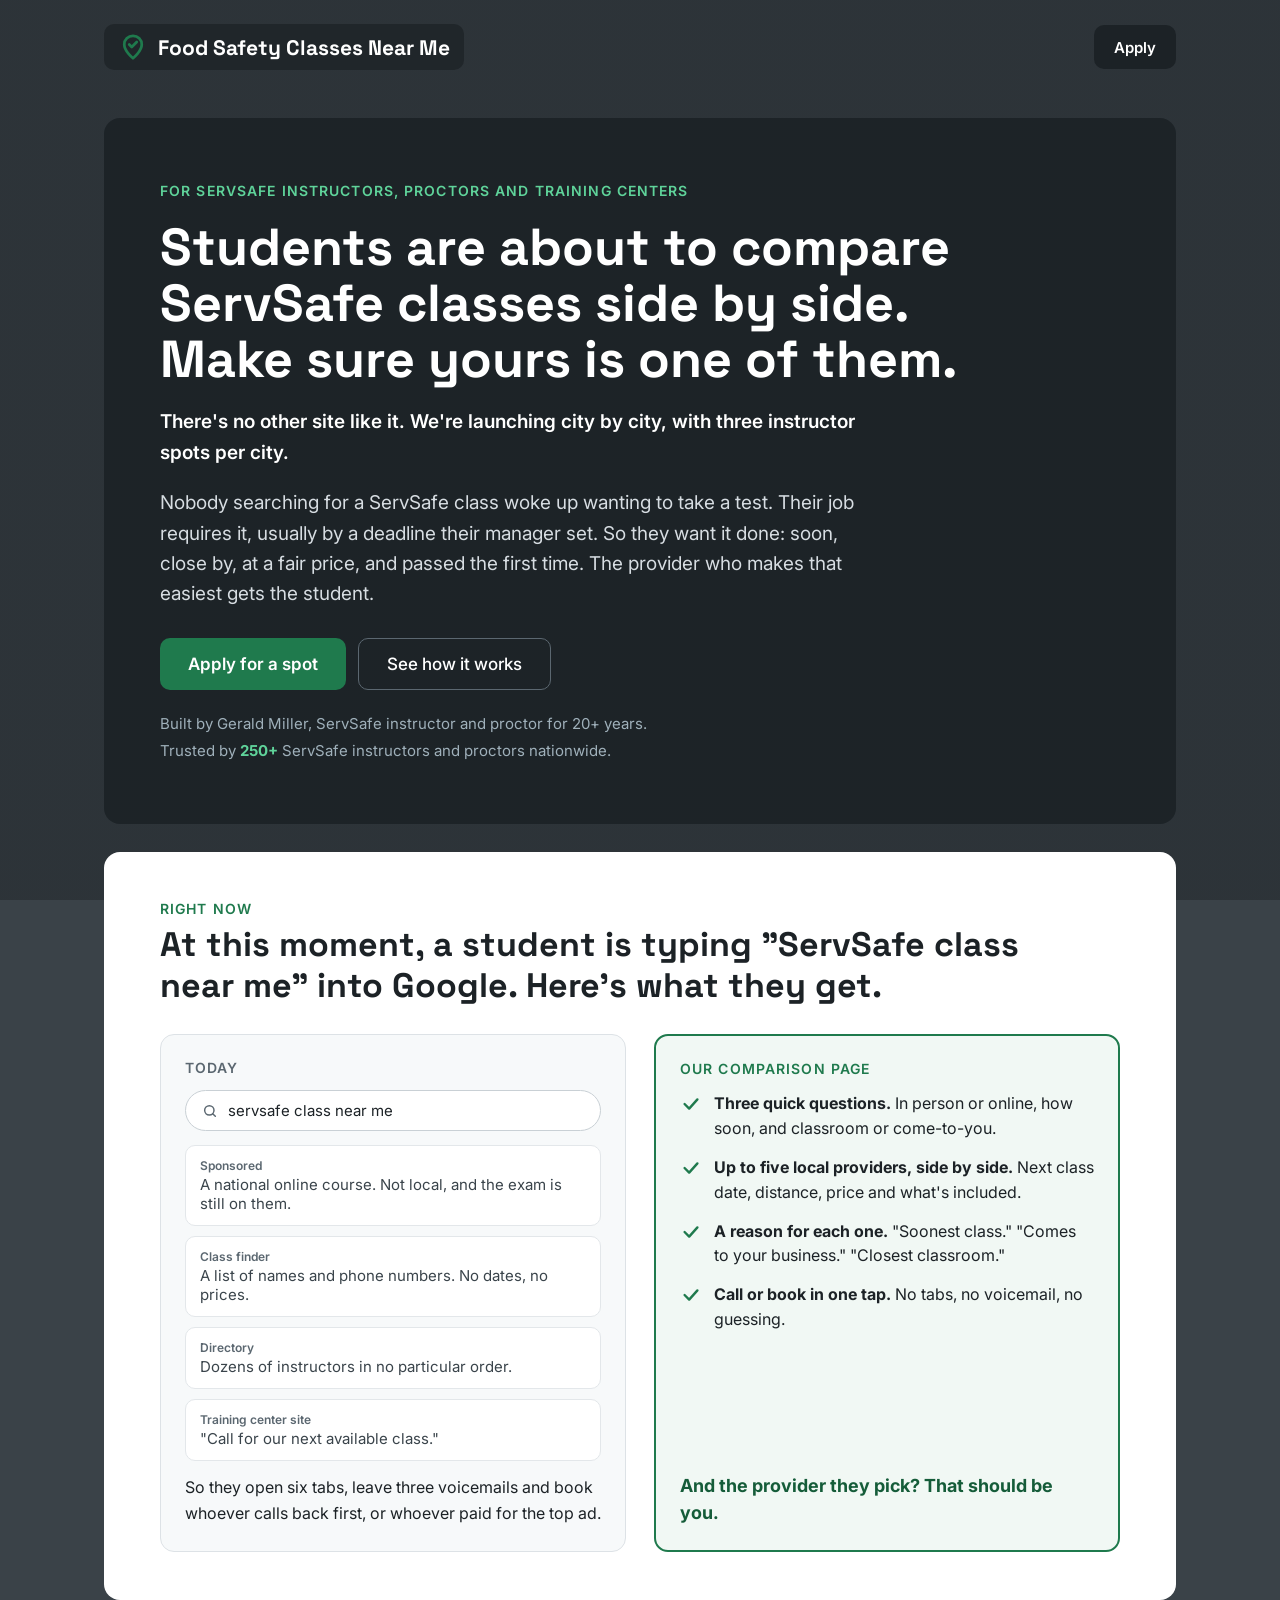
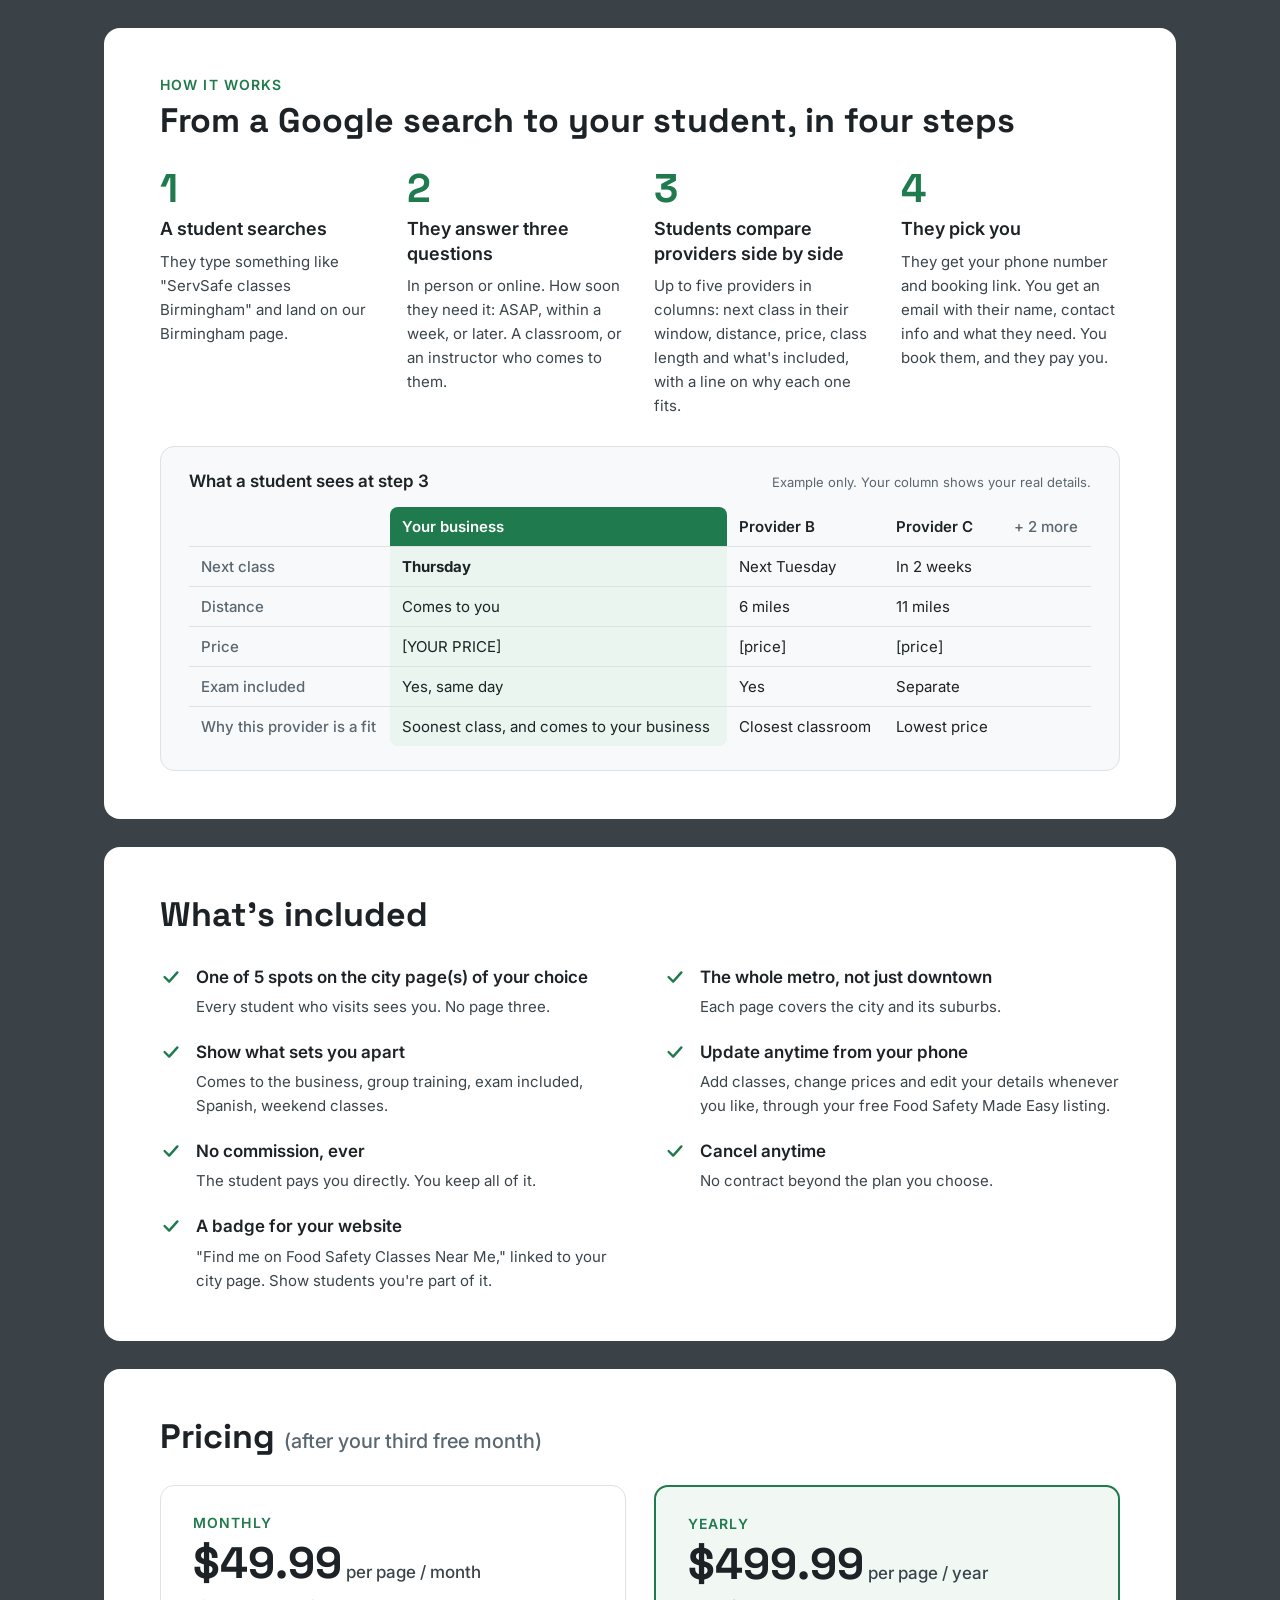
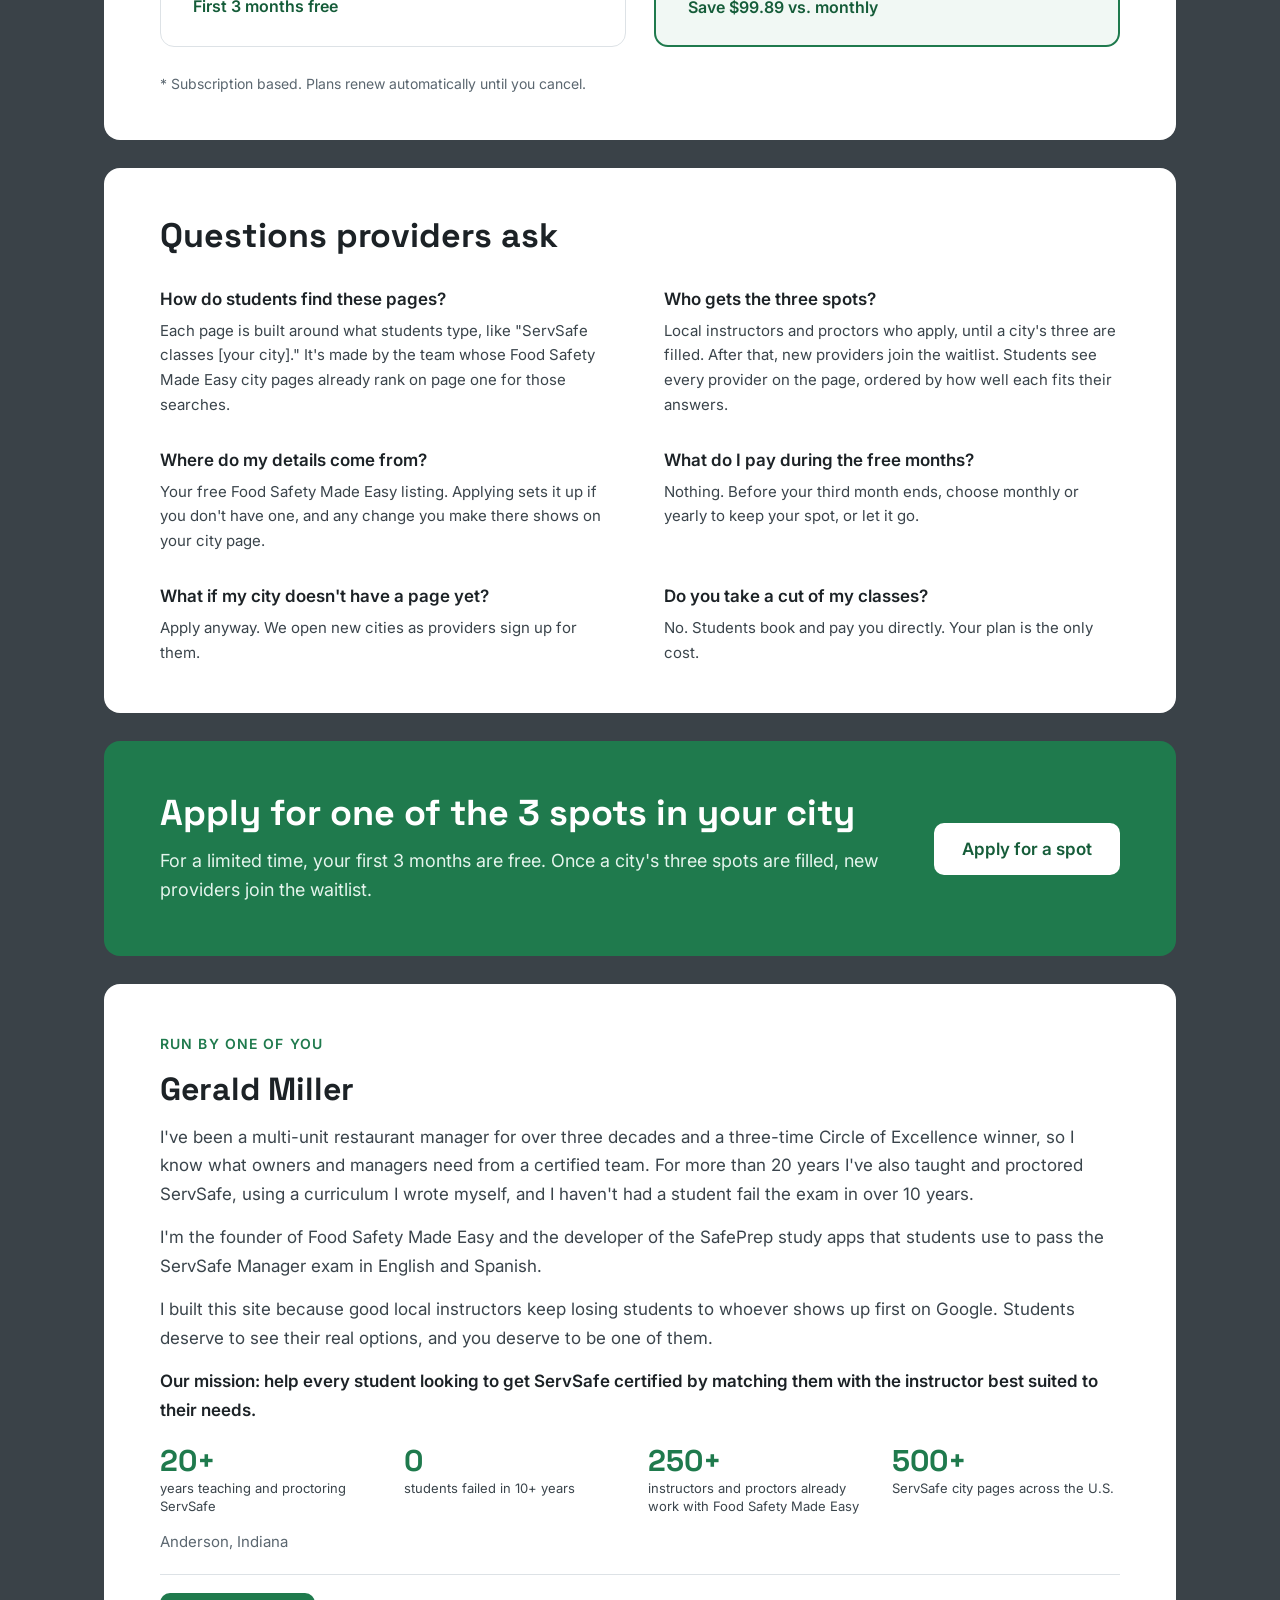
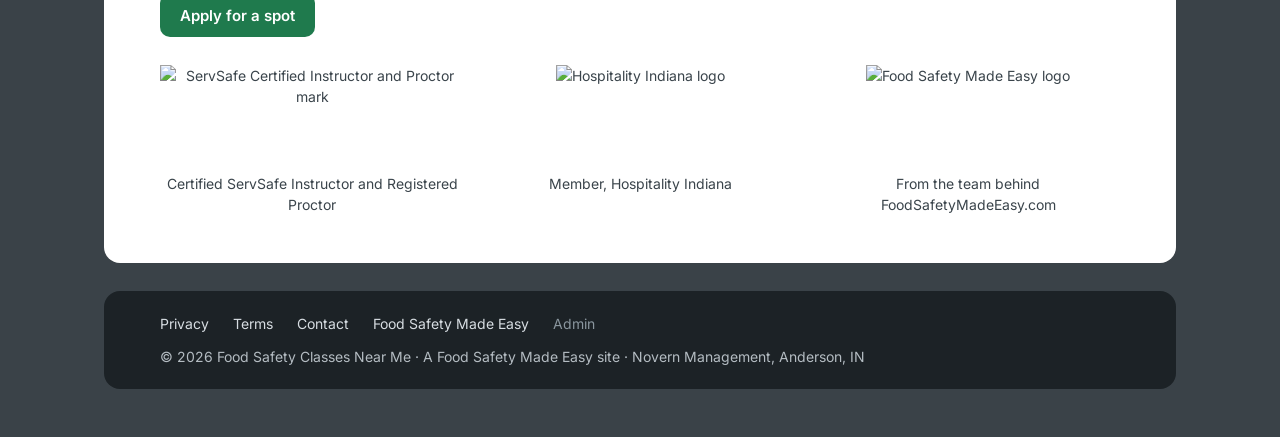
==== commit 06c3b18b: "Home page: 3 instructor spots per city (plus outside companies) Co-Authored-By: Claude Opus 5.5 <nor" ====
--- a/index.html
+++ b/index.html
@@ -4,11 +4,11 @@
 <meta charset="utf-8">
 <meta name="viewport" content="width=device-width, initial-scale=1">
 <title>Food Safety Classes Near Me | Get your ServSafe classes in front of students</title>
-<meta name="description" content="Students are about to compare ServSafe classes side by side, city by city. Five spots per city for local instructors, proctors and training centers. First 3 months free.">
+<meta name="description" content="Students are about to compare ServSafe classes side by side, city by city. Three spots per city for local instructors and proctors. First 3 months free.">
 <link rel="canonical" href="https://foodsafetyclassesnearme.com/">
 <meta property="og:type" content="website">
 <meta property="og:title" content="Food Safety Classes Near Me | Get your ServSafe classes in front of students">
-<meta property="og:description" content="Students are about to compare ServSafe classes side by side, city by city. Five spots per city for local instructors, proctors and training centers. First 3 months free.">
+<meta property="og:description" content="Students are about to compare ServSafe classes side by side, city by city. Three spots per city for local instructors and proctors. First 3 months free.">
 <meta property="og:url" content="https://foodsafetyclassesnearme.com/">
 <link rel="preconnect" href="https://fonts.googleapis.com">
 <link rel="preconnect" href="https://fonts.gstatic.com" crossorigin>
@@ -34,7 +34,7 @@
 <section class="hero">
   <p class="eyebrow eyebrow--light">For ServSafe instructors, proctors and training centers</p>
   <h1>Students are about to compare ServSafe classes side by side. Make sure yours is one of them.</h1>
-  <p class="hero__strong">There's no other site like it. We're launching city by city, with five spots per city.</p>
+  <p class="hero__strong">There's no other site like it. We're launching city by city, with three instructor spots per city.</p>
   <p class="hero__text">Nobody searching for a ServSafe class woke up wanting to take a test. Their job requires it, usually by a deadline their manager set. So they want it done: soon, close by, at a fair price, and passed the first time. The provider who makes that easiest gets the student.</p>
   <div class="btn-row">
     <a class="btn btn--green btn--lg" href="https://foodsafetymadeeasy.com/my-listing/">Apply for a spot</a>
@@ -153,7 +153,7 @@
   <h2 id="faq-h">Questions providers ask</h2>
   <div class="faq">
     <div><p class="faq__q">How do students find these pages?</p><p>Each page is built around what students type, like "ServSafe classes [your city]." It's made by the team whose Food Safety Made Easy city pages already rank on page one for those searches.</p></div>
-    <div><p class="faq__q">Who gets the five spots?</p><p>Providers who apply, until a city's five are filled. After that, new providers join the waitlist. Students see every provider on the page, ordered by how well each fits their answers.</p></div>
+    <div><p class="faq__q">Who gets the three spots?</p><p>Local instructors and proctors who apply, until a city's three are filled. After that, new providers join the waitlist. Students see every provider on the page, ordered by how well each fits their answers.</p></div>
     <div><p class="faq__q">Where do my details come from?</p><p>Your free Food Safety Made Easy listing. Applying sets it up if you don't have one, and any change you make there shows on your city page.</p></div>
     <div><p class="faq__q">What do I pay during the free months?</p><p>Nothing. Before your third month ends, choose monthly or yearly to keep your spot, or let it go.</p></div>
     <div><p class="faq__q">What if my city doesn't have a page yet?</p><p>Apply anyway. We open new cities as providers sign up for them.</p></div>
@@ -164,8 +164,8 @@
 <!-- APPLY -->
 <section class="join" id="join" aria-labelledby="join-h">
   <div class="join__text">
-    <h2 id="join-h">Apply for one of the 5 spots in your city</h2>
-    <p>For a limited time, your first 3 months are free. Once a city's five spots are filled, new providers join the waitlist.</p>
+    <h2 id="join-h">Apply for one of the 3 spots in your city</h2>
+    <p>For a limited time, your first 3 months are free. Once a city's three spots are filled, new providers join the waitlist.</p>
   </div>
   <div class="join__actions">
     <a class="btn btn--white btn--lg" href="https://foodsafetymadeeasy.com/my-listing/">Apply for a spot</a>
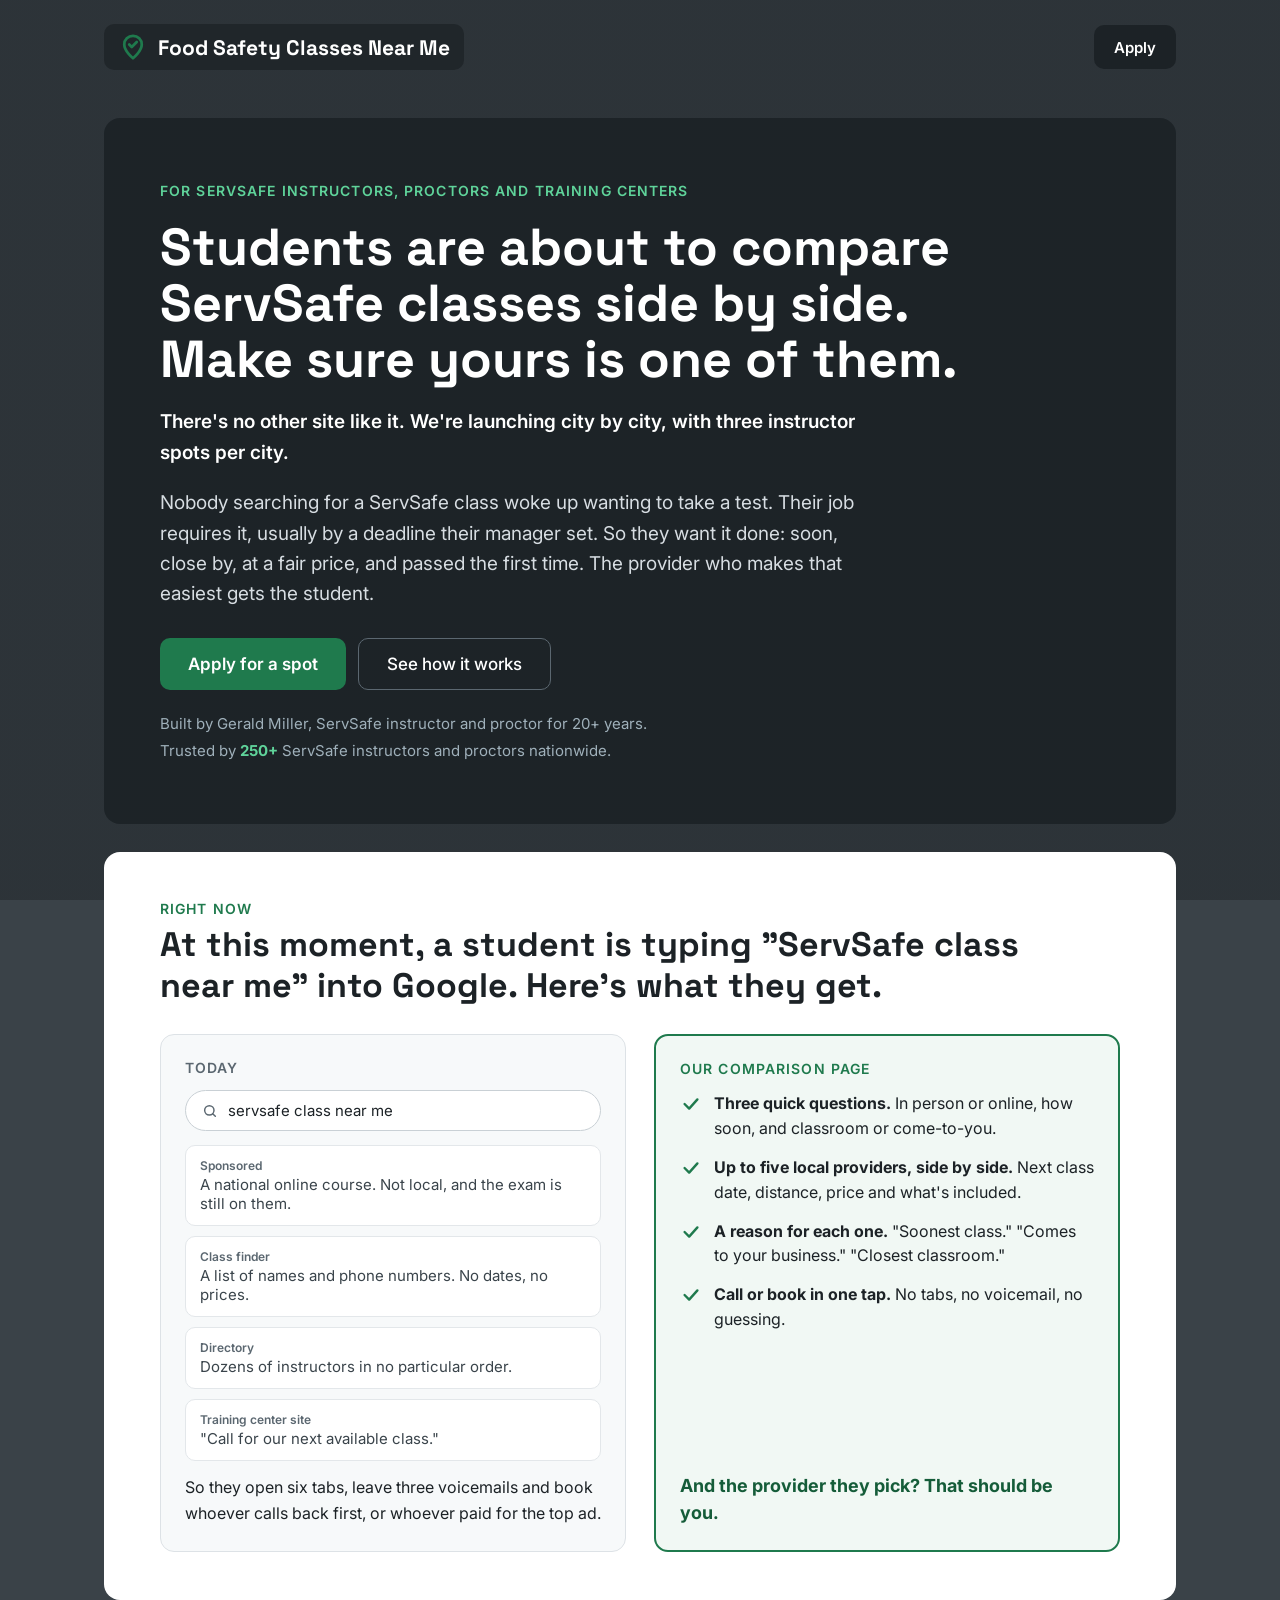
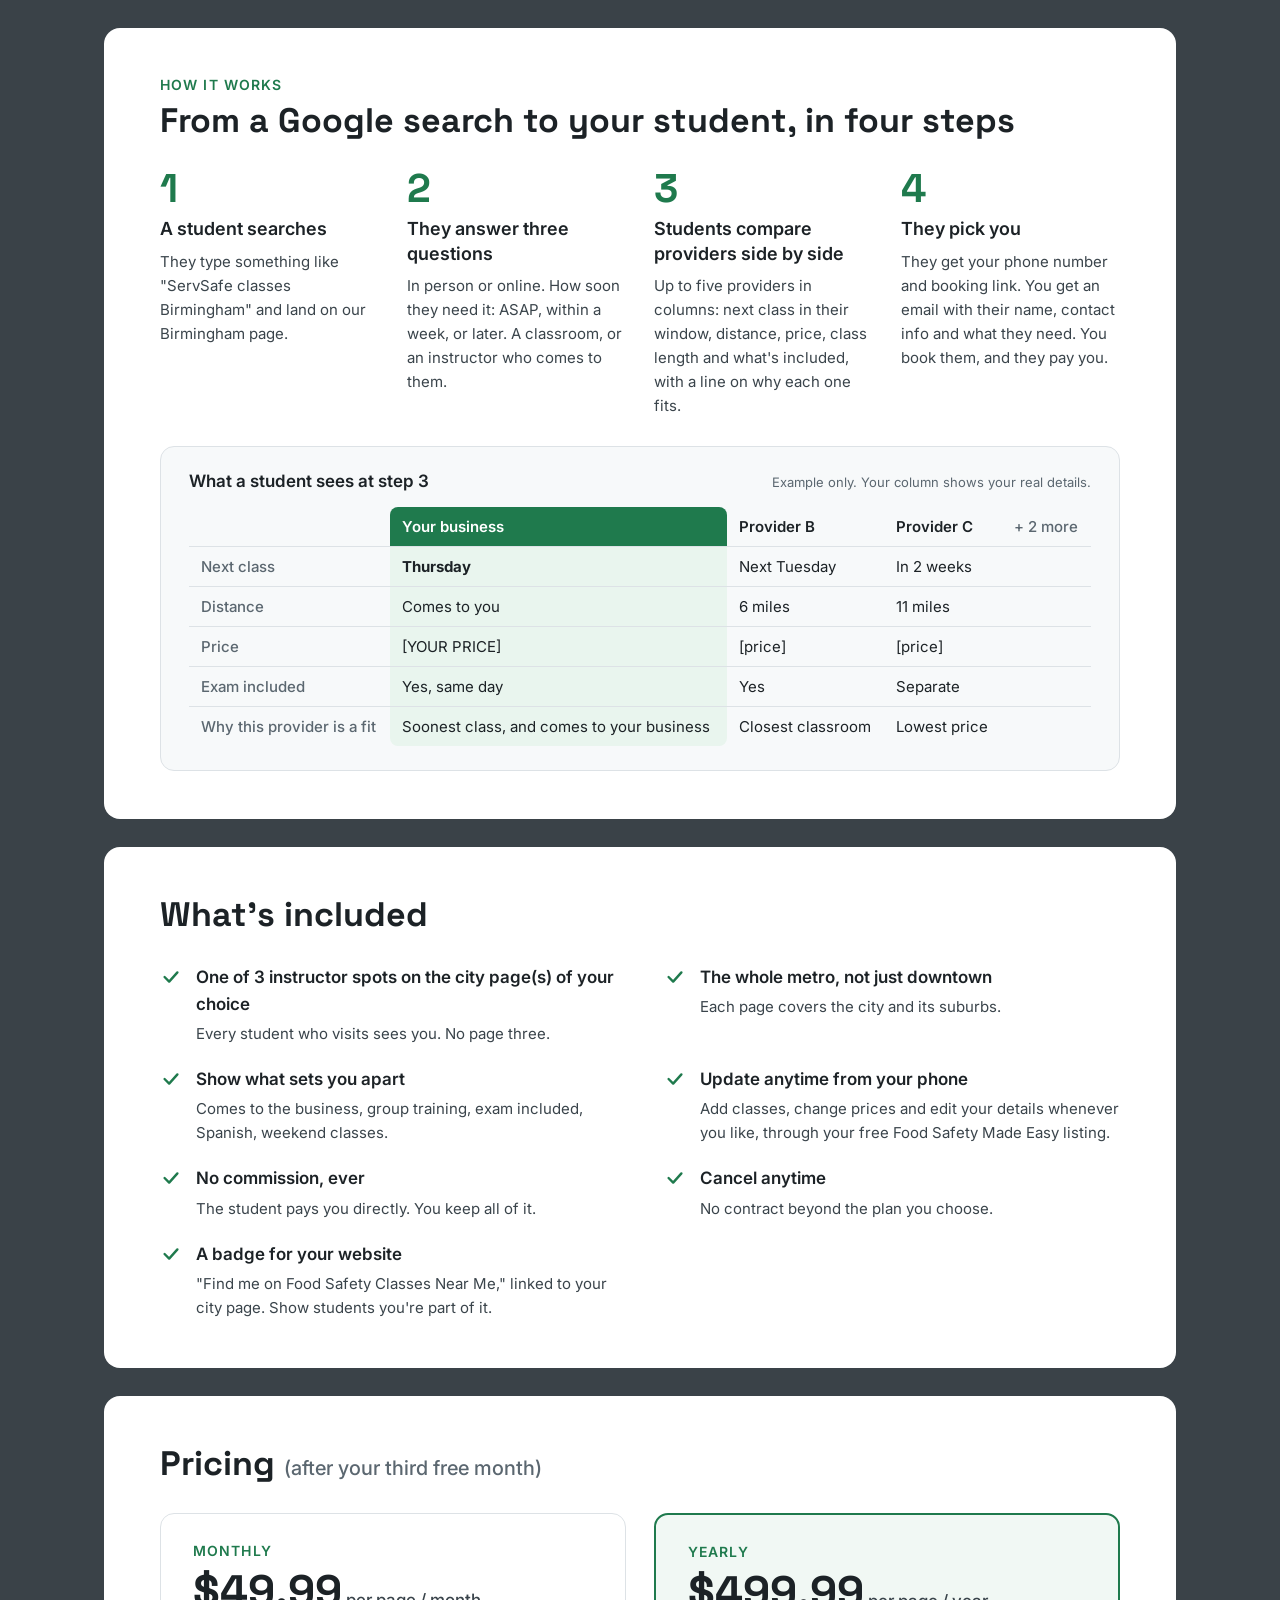
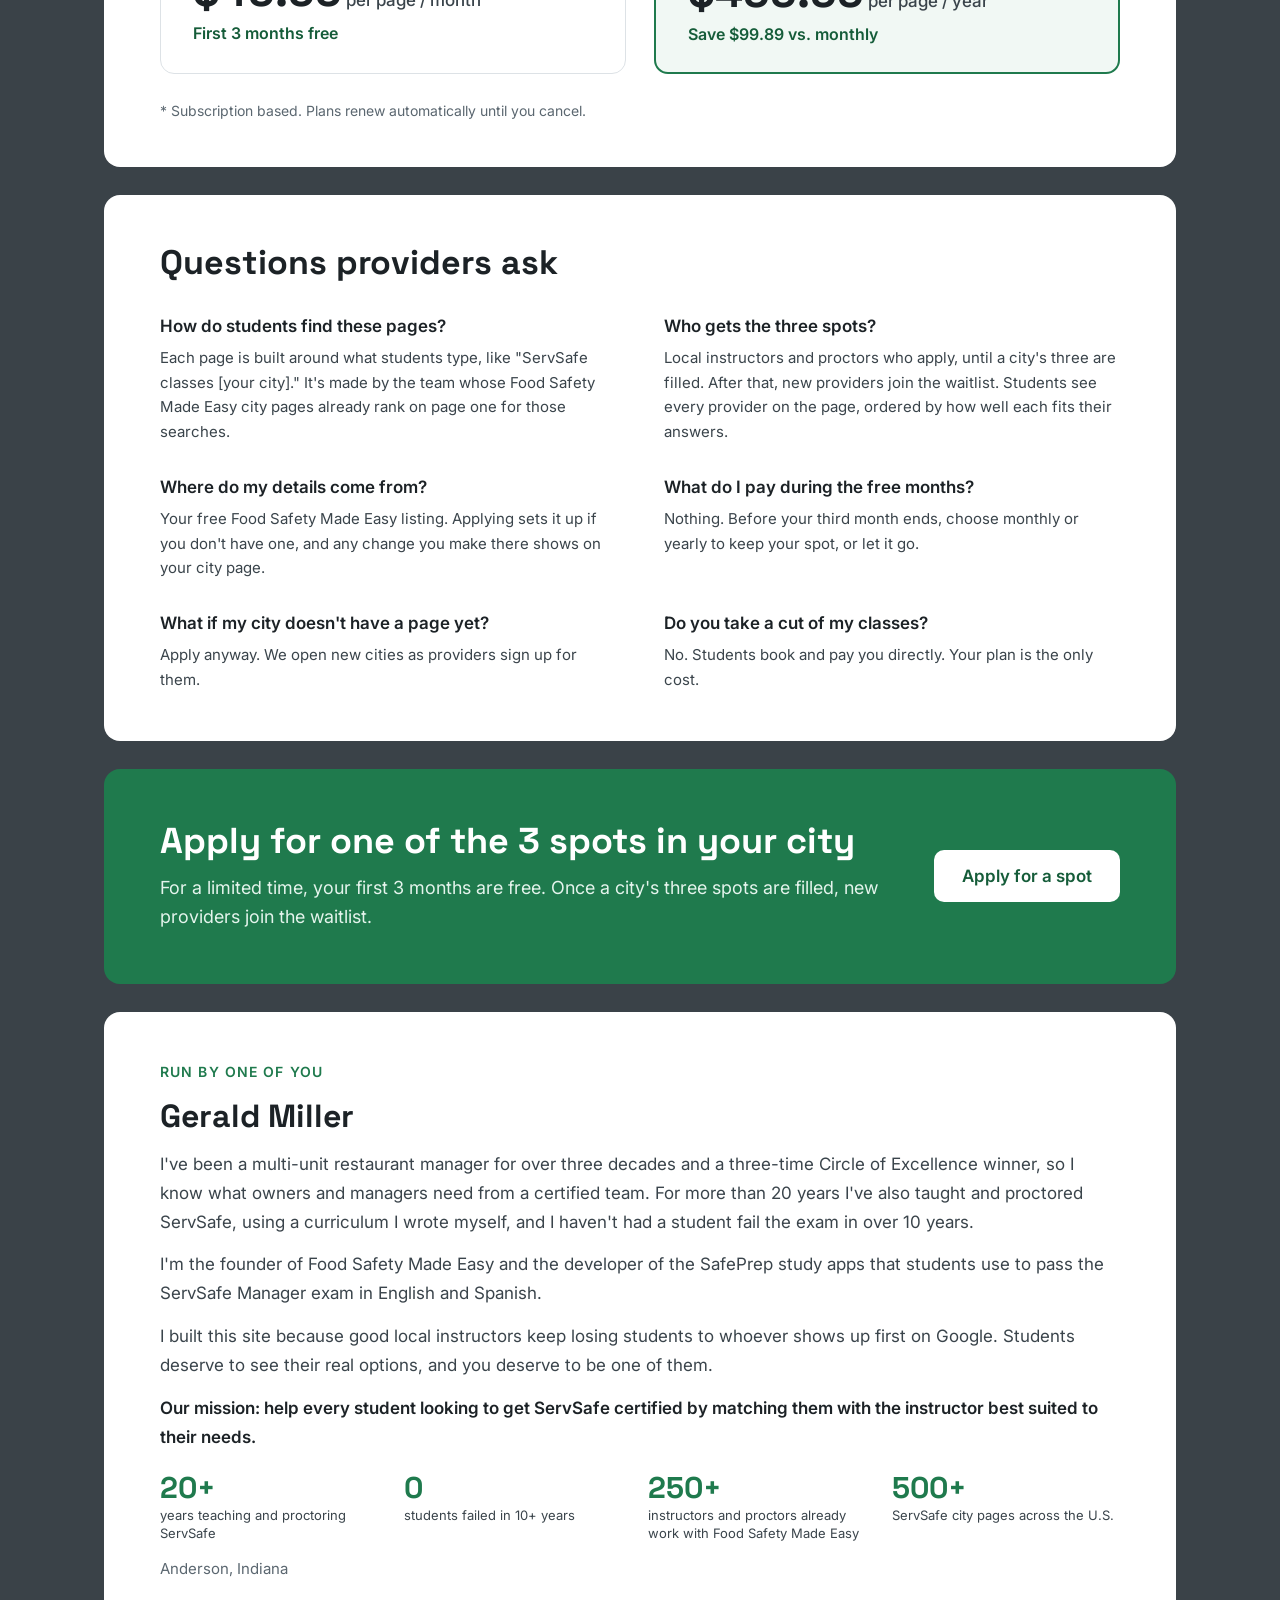
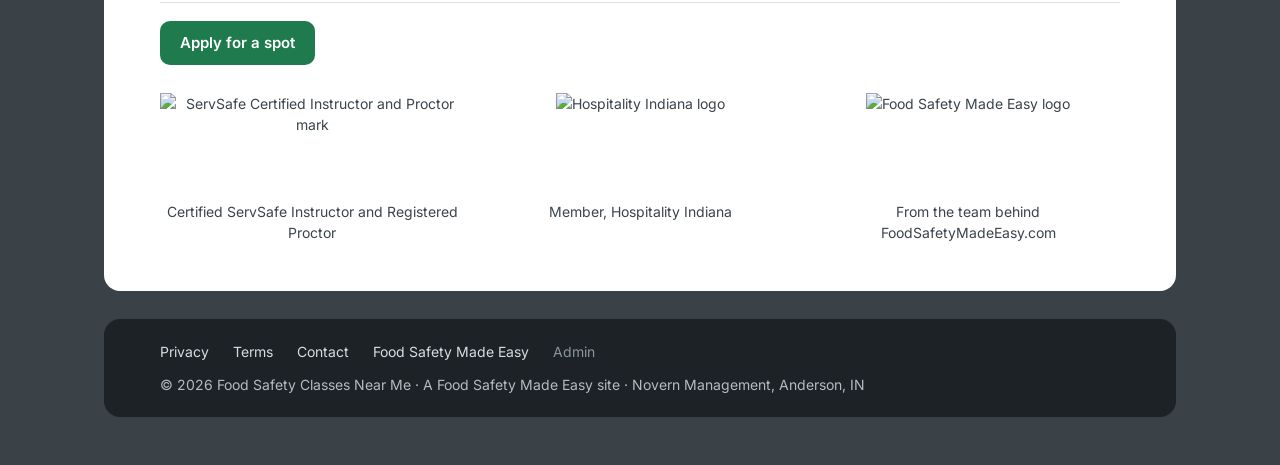
==== commit 6af653ba: "Home page: last 5-spots mention -> 3 Co-Authored-By: Claude Opus 5.5 <noreply@anthropic.com> Claude-" ====
--- a/index.html
+++ b/index.html
@@ -120,7 +120,7 @@
 <section class="card" aria-labelledby="incl-h">
   <h2 id="incl-h">What's included</h2>
   <ul class="included">
-    <li><svg class="check" width="22" height="22" viewBox="0 0 24 24" fill="none" stroke="#1F7A4D" stroke-width="2.6" stroke-linecap="round" stroke-linejoin="round" aria-hidden="true"><path d="M5 12l5 5 9-10"/></svg><div><p class="included__t">One of 5 spots on the city page(s) of your choice</p><p>Every student who visits sees you. No page three.</p></div></li>
+    <li><svg class="check" width="22" height="22" viewBox="0 0 24 24" fill="none" stroke="#1F7A4D" stroke-width="2.6" stroke-linecap="round" stroke-linejoin="round" aria-hidden="true"><path d="M5 12l5 5 9-10"/></svg><div><p class="included__t">One of 3 instructor spots on the city page(s) of your choice</p><p>Every student who visits sees you. No page three.</p></div></li>
     <li><svg class="check" width="22" height="22" viewBox="0 0 24 24" fill="none" stroke="#1F7A4D" stroke-width="2.6" stroke-linecap="round" stroke-linejoin="round" aria-hidden="true"><path d="M5 12l5 5 9-10"/></svg><div><p class="included__t">The whole metro, not just downtown</p><p>Each page covers the city and its suburbs.</p></div></li>
     <li><svg class="check" width="22" height="22" viewBox="0 0 24 24" fill="none" stroke="#1F7A4D" stroke-width="2.6" stroke-linecap="round" stroke-linejoin="round" aria-hidden="true"><path d="M5 12l5 5 9-10"/></svg><div><p class="included__t">Show what sets you apart</p><p>Comes to the business, group training, exam included, Spanish, weekend classes.</p></div></li>
     <li><svg class="check" width="22" height="22" viewBox="0 0 24 24" fill="none" stroke="#1F7A4D" stroke-width="2.6" stroke-linecap="round" stroke-linejoin="round" aria-hidden="true"><path d="M5 12l5 5 9-10"/></svg><div><p class="included__t">Update anytime from your phone</p><p>Add classes, change prices and edit your details whenever you like, through your free Food Safety Made Easy listing.</p></div></li>
